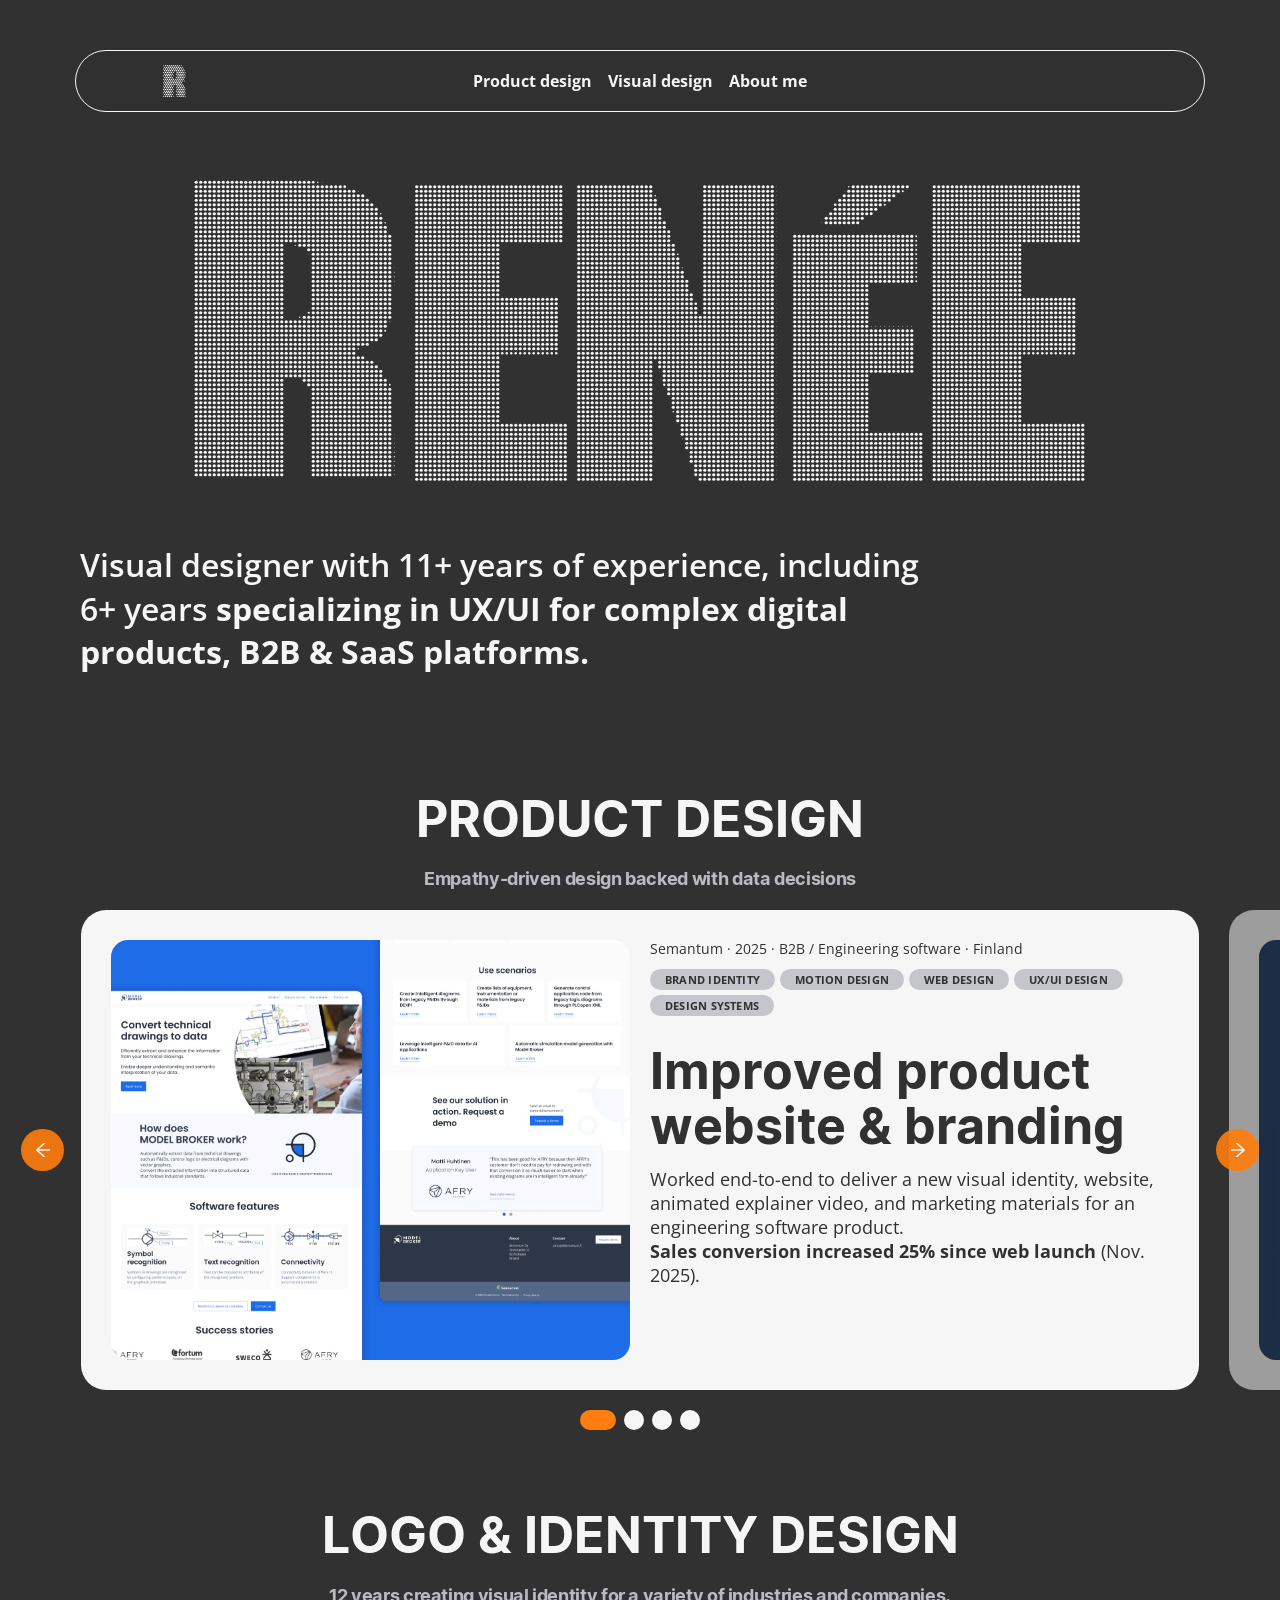
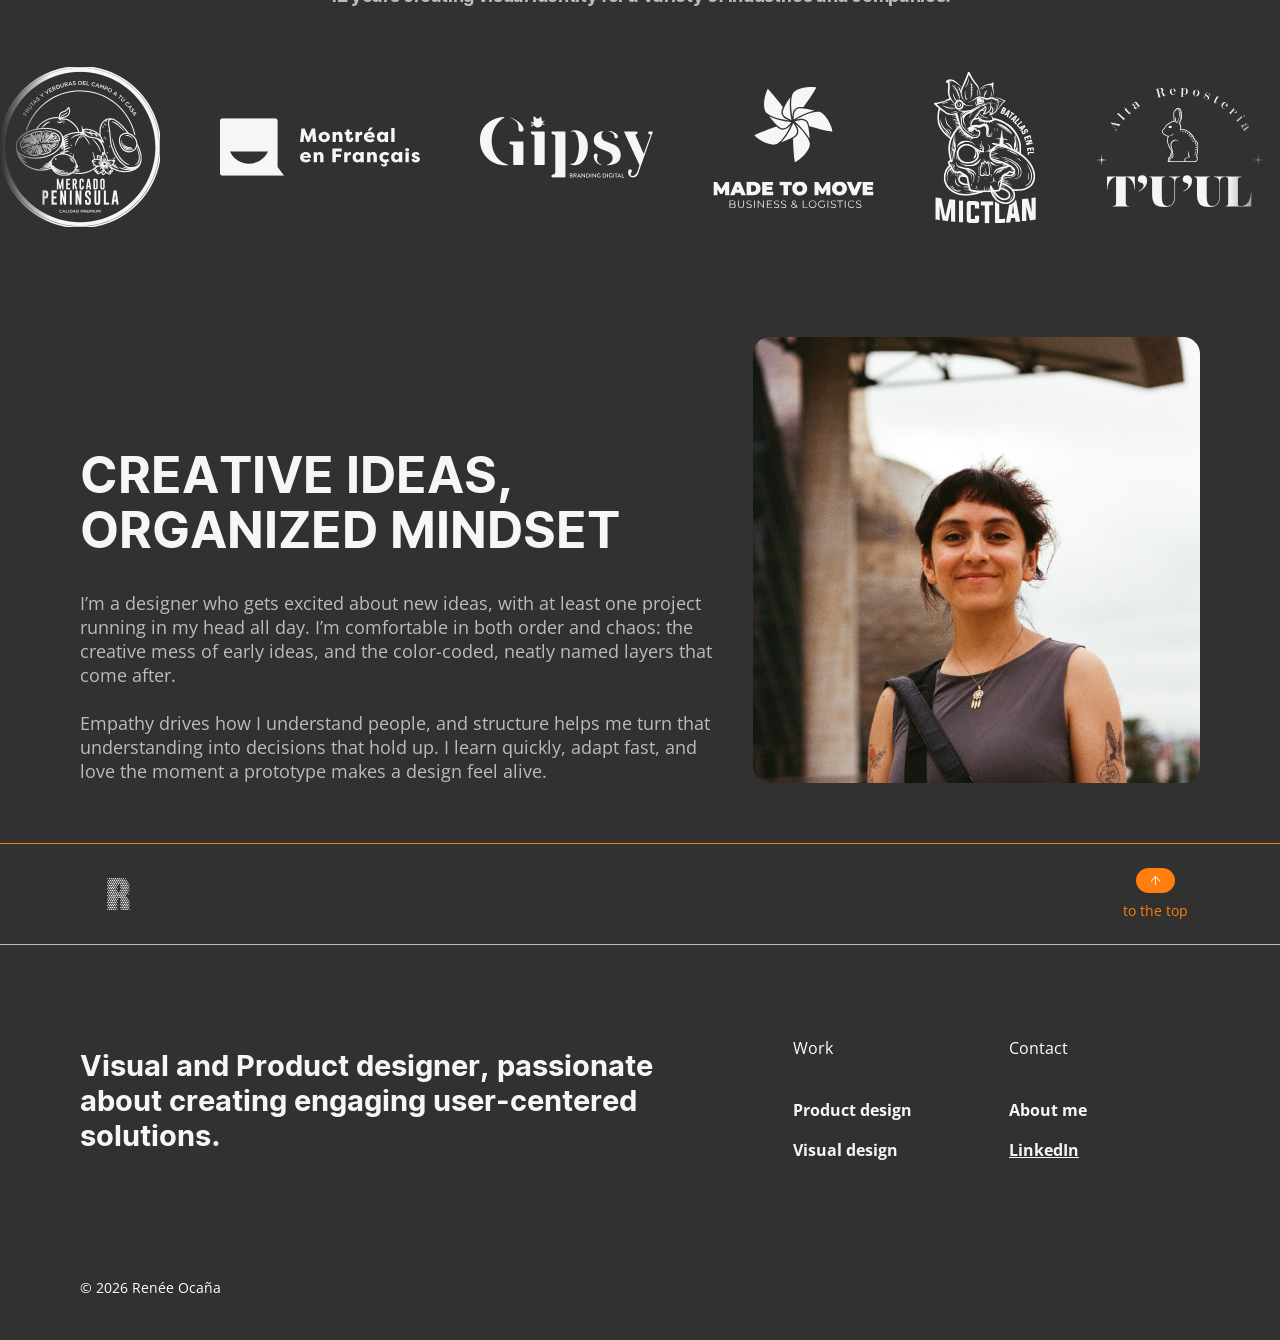
==== index.html @ 62da9dc4 "New web" ====
<!doctype html>
<html lang="en">
<head>
  <meta charset="utf-8">
  <meta name="viewport" content="width=device-width, initial-scale=1">
  <title>Renée Ocaña — Visual &amp; Product Designer</title>
  <meta name="description" content="Renée Ocaña — visual designer with 11+ years of experience, including 6+ years in UX/UI for complex digital products, B2B &amp; SaaS platforms. Based in Espoo, Finland.">
  <meta property="og:title" content="Renée Ocaña — Visual &amp; Product Designer">
  <meta property="og:description" content="Visual designer with 11+ years of experience, including 6+ years in UX/UI for complex digital products, B2B &amp; SaaS platforms.">
  <meta name="theme-color" content="#313131">
  <link rel="icon" href="assets/logos/renee-r.svg" type="image/svg+xml">
  <link rel="preconnect" href="https://fonts.googleapis.com">
  <link rel="preconnect" href="https://fonts.gstatic.com" crossorigin>
  <link href="https://fonts.googleapis.com/css2?family=Konkhmer+Sleokchher&family=Open+Sans:wght@400;600;700&display=swap" rel="stylesheet">
  <link rel="stylesheet" href="assets/css/tokens.css">
  <link rel="stylesheet" href="assets/css/base.css">
  <link rel="stylesheet" href="assets/css/components.css">
  <link rel="stylesheet" href="assets/css/pages.css">
  <script src="assets/js/components.js" defer></script>
</head>
<body>
  <site-nav></site-nav>

  <main id="main">
    <section class="hero container">
      <h1 class="visually-hidden">Renée Ocaña</h1>
      <dot-shader class="hero__wordmark" spacing="4.5">
        <svg aria-hidden="true" focusable="false" xmlns="http://www.w3.org/2000/svg" viewBox="0 0 892 298"><g transform="translate(737 4.8)"><path d="M0 0H148.31V58.68H88.95V110.27H144.51V166.05H88.95V234.52H154.23V293.2H0Z" fill="#f6f6f6"/></g><g transform="translate(599 4)"><path d="M0 48.77H123.59V97.85H74.12V140.35H120.43V187H74.12V244.92H128.52V294H0ZM120.07 0 62.15 41.05H26.41L57.4 0Z" fill="#f6f6f6"/></g><g transform="translate(383 4.8)"><path d="M199.21 0V293.2H121.01L74.6 159.91V293.2H0V0H74.6L124.61 132.02V0Z" fill="#f6f6f6"/></g><g transform="translate(219 4.8)"><path d="M0 0H148.31V58.68H88.95V110.27H144.51V166.05H88.95V234.52H154.23V293.2H0Z" fill="#f6f6f6"/></g><g transform="translate(0.66 0.8)"><path d="M1.34 0H64.24C106.18 0 134.53 1.74 149.31 5.21 164.22 8.68 176.32 17.59 185.61 31.94 195.04 46.13 199.69 60.54 199.69 91.79 199.69 120.33 196.39 139.51 189.77 149.32 183.16 159.14 170.14 165.03 150.73 166.99 168.31 171.67 180.14 177.94 186.19 185.79 192.24 193.64 195.97 200.89 197.37 207.53 198.92 214.02 199.75 240.39 199.75 269.98L199.59 292.2H118.41L117.22 244.84C117.22 225.21 115.69 204.74 112.73 200.06 109.92 195.38 102.39 193.04 90.15 193.04L90.21 293.06 0 292.7ZM90.21 62.74 90.15 135.96C100.14 135.96 107.1 134.52 111.04 131.66 115.12 128.64 117.22 127.37 117.22 111.21V91.05C117.22 79.42 115.25 71.8 111.31 68.18 107.51 64.55 100.48 62.74 90.21 62.74Z" fill="#f6f6f6"/></g></svg>
      </dot-shader>
      <p class="hero__intro lead">Visual designer with 11+ years of experience, including 6+ years <strong>specializing in UX/UI for complex digital products, B2B &amp; SaaS platforms.</strong></p>
    </section>

    <section class="product" aria-labelledby="product-title">
      <div class="section-title reveal">
        <h2 class="h2" id="product-title">Product design</h2>
        <p class="h4 muted">Empathy-driven design backed with data decisions</p>
      </div>

      <case-slider label="Selected product design work">
        <case-card image="assets/img/work-semantum.jpg" alt="Model Broker product website pages designed for Semantum"
                   details="Semantum · 2025 · B2B / Engineering software · Finland"
                   tags="Brand identity, Motion design, Web design, UX/UI design, Design systems">
          <h3 slot="title">Improved product website &amp; branding</h3>
          <p>Worked end-to-end to deliver a new visual identity, website, animated explainer video, and marketing materials for an engineering software product.<br><strong>Sales conversion increased 25% since web launch</strong> (Nov. 2025).</p>
        </case-card>

        <case-card image="assets/img/work-sievo.jpg" alt="Sievo Academy learning platform with the redesigned navigation and header"
                   details="Sievo · 2026 · B2B SaaS / Learning platform · Finland"
                   tags="UX/UI design, Information architecture, User research, Design systems, AI leverage, HTML/CSS/JS">
          <h3 slot="title">Redesigned navigation and content hierarchy</h3>
          <p>Redesigned the navigation, content hierarchy and header for Sievo's learning platform. Working within tight platform constraints to ship a quick win that <strong>dropped user friction.</strong></p>
        </case-card>

        <case-card image="assets/img/work-karma-dashboard.jpg" alt="Campaign reporting dashboard with charts for Twitch influencer campaigns"
                   details="Karma Pulse · 2024 · SaaS · Mexico"
                   tags="Product design, User research, User flows, Data visualization, Illustration">
          <h3 slot="title">Iterated multi-user dashboard</h3>
          <p>Collaborated with different stakeholders to improve a multi-user campaign management platform that automated reporting for Twitch influencer campaigns.<br><strong>Dashboard usage improved delivery reports time by 60%.</strong></p>
        </case-card>

        <case-card image="assets/img/work-water-platform.jpg" alt="Mexico's national water data platform with charts, filters and a map"
                   details="Karma Pulse · 2024 · Government / Data platform &amp; Investigation repository · Mexico"
                   tags="UX/UI design, Information architecture, User research, User flows, Data visualization, Design systems">
          <h3 slot="title">Improved information architecture</h3>
          <p>Redesigned search, filters and geographic data visualization for Mexico's national water platform. <strong>Improved data story telling with correct hierarchy resulted in better visibility and findable content.</strong></p>
        </case-card>
      </case-slider>
    </section>

    <section class="logos" aria-labelledby="logos-title">
      <div class="section-title reveal">
        <h2 class="h2" id="logos-title">Logo &amp; identity design</h2>
        <p class="h4 muted">12 years creating visual identity for a variety of industries and companies.</p>
      </div>

      <logo-marquee>
        <img src="assets/logos/mercado-peninsula.png" alt="Mercado Península" style="--w:160" loading="lazy">
        <img src="assets/logos/montreal-en-francais.svg" alt="Montréal en Français" style="--w:200" loading="lazy">
        <img src="assets/logos/gipsy.svg" alt="Gipsy Branding" style="--w:173" loading="lazy">
        <img src="assets/logos/m-to-m.svg" alt="Made to Move" style="--w:161" loading="lazy">
        <img src="assets/logos/batallas-en-el-mictlan.svg" alt="Batallas en el Mictlán" style="--w:102" loading="lazy">
        <img src="assets/logos/tuul.svg" alt="T'U'UL Alta Repostería" style="--w:168" loading="lazy">
        <img src="assets/logos/dr-pliego.svg" alt="Dr. Pliego" style="--w:215" loading="lazy">
        <img src="assets/logos/corazon-artesanal.svg" alt="Corazón Artesanal" style="--w:114" loading="lazy">
        <img src="assets/logos/fibo.svg" alt="Fibonacci" style="--w:203" loading="lazy">
        <a href="https://www.semantum.fi/products/SULCA/"><img src="assets/logos/sulca.svg" alt="Sulca" style="--w:179" loading="lazy"></a>
        <a href="https://www.model-broker.com/"><img src="assets/logos/model-broker.svg" alt="Model Broker" style="--w:204" loading="lazy"></a>
        <img src="assets/logos/kavka.svg" alt="Kavka" style="--w:89" loading="lazy">
        <img src="assets/logos/la-petite-maid.svg" alt="La Petite Maid" style="--w:170" loading="lazy">
        <img src="assets/logos/se-lecto-cafe.svg" alt="Se-Lecto Café" style="--w:114" loading="lazy">
        <img src="assets/logos/vission.svg" alt="Vission" style="--w:168" loading="lazy">
        <img src="assets/logos/bixdy.svg" alt="Bixdy" style="--w:144" loading="lazy">
        <img src="assets/logos/alkimia.svg" alt="Alkimia Ancestral" style="--w:108" loading="lazy">
        <img src="assets/logos/rey-agave.svg" alt="Rey Agave" style="--w:142" loading="lazy">
        <img src="assets/logos/human-talent.svg" alt="Human Talent" style="--w:137" loading="lazy">
        <img src="assets/logos/asesor-inmo.svg" alt="Asesor Patrimonial" style="--w:118" loading="lazy">
        <img src="assets/logos/estambres-mx.svg" alt="Estambres México" style="--w:134" loading="lazy">
        <img src="assets/logos/don-carnitas.svg" alt="Don Carnitas" style="--w:149" loading="lazy">
        <img src="assets/logos/barbacoa-ceron.png" alt="Barbacoa Cerón" style="--w:159" loading="lazy">
      </logo-marquee>
    </section>

    <section class="about-teaser container" aria-labelledby="about-title">
      <div class="about-teaser__grid">
        <div class="about-teaser__text reveal">
          <h2 class="h2 uppercase" id="about-title">Creative ideas,<br>organized mindset</h2>
          <div class="body muted">
            <p>I’m a designer who gets excited about new ideas, with at least one project running in my head all day. I’m comfortable in both order and chaos: the creative mess of early ideas, and the color-coded, neatly named layers that come after.</p>
            <p>Empathy drives how I understand people, and structure helps me turn that understanding into decisions that hold up. I learn quickly, adapt fast, and love the moment a prototype makes a design feel alive.</p>
          </div>
        </div>
        <img class="about-teaser__img reveal" src="assets/img/renee-portrait.jpg" alt="Renée smiling outdoors, holding a camera" loading="lazy">
      </div>
    </section>
  </main>

  <site-footer></site-footer>
</body>
</html>
---- assets/css/tokens.css ----
/* ==========================================================================
   Design tokens — Renée Ocaña Portfolio 2026
   The single source of truth for colour, type, spacing, radius, shadow and
   motion. Values come from the Figma file's styles (Black, Gray, BG White,
   Accent Orange, Accent Green, H1–H4, Body, Captions, Button pills) and its
   auto-layout gaps. Components only use the *semantic* tokens below the
   primitives, so a theme change happens here and nowhere else.
   See styleguide.html for a visual reference.
   ========================================================================== */

:root {
  /* ---------- Colour primitives (Figma: Black, Gray, BG White, Accent) ---------- */
  --color-black: #313131;
  --color-ink: #1e1e1e;
  --color-gray: #b9bbc1;
  --color-white: #f6f6f6;
  --color-pure-white: #ffffff;
  --color-orange: #ff7e0d;
  --color-orange-dark: #ec6f00;
  --color-green: #709049;

  /* ---------- Colour: semantic ---------- */
  --surface-page: var(--color-black);
  --surface-card: var(--color-white);
  --surface-card-dark: var(--color-black);
  --surface-nav: rgba(49, 49, 49, 0.8);
  --surface-menu: rgba(49, 49, 49, 0.96);
  --surface-pill: rgba(185, 187, 193, 0.8);

  --text-primary: var(--color-white);
  --text-muted: var(--color-gray);
  --text-on-light: var(--color-black);
  --text-accent: var(--color-orange);

  --border-strong: var(--color-white);
  --border-subtle: var(--color-gray);
  --border-accent: var(--color-orange);
  --border-on-light: var(--color-black);

  --action-primary: var(--color-orange);
  --action-primary-hover: var(--color-orange-dark);
  --action-dark: var(--color-black);
  --action-dark-hover: var(--color-ink);
  --focus-ring: var(--color-orange);

  /* ---------- Typography ---------- */
  --font-display: "Konkhmer Sleokchher", "Inter", system-ui, sans-serif;
  --font-body: "Open Sans", system-ui, -apple-system, "Segoe UI", sans-serif;

  --weight-regular: 400;
  --weight-semibold: 600;
  --weight-bold: 700;

  /* display scale: Figma size at 1440px, scaled down fluidly */
  --text-h1: clamp(44px, 5.6vw, 80px);   /* Figma H1 80/88 */
  --text-h2: clamp(30px, 3.9vw, 56px);   /* Figma H2 56/62 */
  --text-h3: clamp(22px, 2.3vw, 32px);   /* Figma H3 32/38 */
  --text-h4: clamp(16px, 1.4vw, 20px);   /* Figma H4 20/24 */
  --leading-h1: 1.1;
  --leading-h2: 1.107;
  --leading-h3: 1.1875;
  --leading-h4: 1.2;
  --tracking-h4: -0.02em;

  --text-lead: clamp(22px, 2.5vw, 36px); /* home intro, Open Sans 36 */
  --text-body: 18px;                     /* Figma Body 18/24 */
  --leading-body: 24px;
  --text-small: 16px;                    /* Figma Body small / buttons / nav */
  --text-caption: 14px;                  /* Figma Captions body */
  --leading-caption: 1.35;
  --text-pill: 11px;                     /* Figma Button pills */
  --text-mobile-title: 20px;             /* fixed 20px titles on mobile (Figma mobile H4) */
  --tracking-pill: 0.02em;

  /* ---------- Spacing (Figma auto-layout gaps) ---------- */
  --space-1: 5px;
  --space-2: 8px;
  --space-3: 10px;
  --space-4: 15px;
  --space-5: 20px;
  --space-6: 30px;
  --space-7: 40px;
  --space-8: 60px;
  --space-9: 80px;
  --space-10: 100px;

  /* ---------- Layout ---------- */
  --content-max: 1280px;
  --page-pad: var(--space-9);
  --nav-top: 50px;
  --nav-height: 62px;
  --nav-max: 1290px;

  /* ---------- Radius ---------- */
  --radius-pill: 50px;
  --radius-card: 25px;
  --radius-media: 17px;
  --radius-panel: 80px;
  --radius-round: 100px;

  /* ---------- Elevation ---------- */
  --shadow-card: 0 4px 24px rgba(0, 0, 0, 0.25);
  --shadow-media: 0 4px 12px rgba(0, 0, 0, 0.25);
  --shadow-photo: 0 6px 24px rgba(0, 0, 0, 0.35);

  /* ---------- Motion ---------- */
  --ease-out: cubic-bezier(0.22, 1, 0.36, 1);
  --duration-fast: 0.2s;
  --duration-base: 0.35s;
  --duration-slow: 0.6s;
}

/* Breakpoints (CSS variables can't be used in media queries — keep in sync):
   tablet  ≤ 1100px
   mobile  ≤ 760px */

@media (max-width: 1100px) {
  :root { --page-pad: var(--space-7); }
}

@media (max-width: 760px) {
  :root {
    --page-pad: 16px;
    --nav-top: var(--space-5);
    --nav-height: 52px;
    --radius-panel: 40px;
  }
}
---- assets/css/base.css ----
/* ==========================================================================
   Base — reset, typography utilities and layout helpers.
   Uses tokens from tokens.css only.
   ========================================================================== */

*,
*::before,
*::after { box-sizing: border-box; }

html { scroll-behavior: smooth; }

body {
  margin: 0;
  background: var(--surface-page);
  color: var(--text-primary);
  font-family: var(--font-body);
  font-size: var(--text-body);
  line-height: var(--leading-body);
  -webkit-font-smoothing: antialiased;
  overflow-x: hidden;
}

img { display: block; max-width: 100%; }
a { color: inherit; }
p { margin: 0; }
h1, h2, h3, h4 { margin: 0; font-weight: var(--weight-regular); }

:focus-visible { outline: 2px solid var(--focus-ring); outline-offset: 3px; }

/* Custom elements are blocks; hide them until components.js has rendered
   them so there is no flash of unstyled content. */
site-nav, site-footer, case-card, case-slider, project-card,
pill-list, logo-marquee, life-stack, dot-shader { display: block; }
:not(:defined):is(site-nav, site-footer, case-card, case-slider, project-card, logo-marquee, life-stack) { visibility: hidden; }

/* ---------- Type utilities ---------- */

.h1 { font-family: var(--font-display); font-size: var(--text-h1); line-height: var(--leading-h1); }
.h2 { font-family: var(--font-display); font-size: var(--text-h2); line-height: var(--leading-h2); }
.h3 { font-family: var(--font-display); font-size: var(--text-h3); line-height: var(--leading-h3); }
.h4 { font-family: var(--font-display); font-size: var(--text-h4); line-height: var(--leading-h4); letter-spacing: var(--tracking-h4); }
.lead { font-size: var(--text-lead); line-height: 1.36; font-weight: var(--weight-semibold); }
.lead strong { font-weight: var(--weight-bold); }
.body { font-size: var(--text-body); line-height: var(--leading-body); }
.body p + p { margin-top: var(--leading-body); }
.caption { font-size: var(--text-caption); line-height: var(--leading-caption); }
.uppercase { text-transform: uppercase; }
.muted { color: var(--text-muted); }
.accent { color: var(--text-accent); }

/* ---------- Layout ---------- */

.container {
  width: 100%;
  max-width: calc(var(--content-max) + var(--page-pad) * 2);
  margin: 0 auto;
  padding-inline: var(--page-pad);
}

.section-title { display: grid; justify-items: center; gap: var(--space-5); text-align: center; padding-inline: var(--page-pad); }
.section-title .h2 { text-transform: uppercase; }

.visually-hidden {
  position: absolute !important;
  width: 1px; height: 1px;
  margin: -1px; padding: 0;
  overflow: hidden;
  clip: rect(0 0 0 0);
  white-space: nowrap;
  border: 0;
}

.skip-link {
  position: absolute;
  left: 16px;
  top: -60px;
  z-index: 100;
  padding: var(--space-2) 16px;
  border-radius: var(--radius-pill);
  background: var(--action-primary);
  color: var(--text-on-light);
  font-weight: var(--weight-bold);
  text-decoration: none;
}
.skip-link:focus { top: 16px; }

/* ---------- Reveal on scroll (add class="reveal") ---------- */

.reveal { opacity: 0; transform: translateY(24px); transition: opacity 0.7s var(--ease-out), transform 0.7s var(--ease-out); }
.reveal.is-visible { opacity: 1; transform: none; }

@media (max-width: 760px) {
  body { font-size: var(--text-small); line-height: 1.4; }
}

@media (prefers-reduced-motion: reduce) {
  html { scroll-behavior: auto; }
  *, *::before, *::after { transition-duration: 0.01ms !important; animation-duration: 0.01ms !important; }
  .reveal { opacity: 1; transform: none; }
}
---- assets/css/components.css ----
/* ==========================================================================
   Components — one block per component, in the same order as styleguide.html.
   Markup for the custom elements is rendered by assets/js/components.js.
   ========================================================================== */

/* ---------- Logo (R mark) ---------- */

.logo-r {
  flex: none;
  display: block;
  width: 36px;
  height: 36px;
  background: var(--text-primary);
  -webkit-mask: url("../logos/renee-r.svg") center / contain no-repeat;
  mask: url("../logos/renee-r.svg") center / contain no-repeat;
  transition: background-color var(--duration-fast) ease;
}
.logo-r:hover { background: var(--text-accent); }

/* ---------- Button ----------
   .btn + one of: .btn--dark | .btn--orange | .btn--outline
   Optional arrow: <img class="btn__icon" src="assets/icons/arrow-right.svg" alt=""> */

.btn {
  display: inline-flex;
  align-items: center;
  gap: 7.5px;
  padding: 7px var(--space-5);
  border: 1px solid transparent;
  border-radius: var(--radius-pill);
  font-family: var(--font-body);
  font-size: var(--text-small);
  line-height: 1;
  text-decoration: none;
  cursor: pointer;
  transition: background-color var(--duration-fast) ease, color var(--duration-fast) ease, border-color var(--duration-fast) ease;
}
.btn__icon { width: 11px; height: 11px; transition: transform var(--duration-fast) ease; }
.btn:hover .btn__icon { transform: translateX(3px); }
.btn--dark { background: var(--action-dark); color: var(--text-primary); }
.btn--dark:hover { background: var(--action-dark-hover); }
.btn--orange { background: var(--action-primary); color: var(--text-primary); }
.btn--orange:hover { background: var(--action-primary-hover); }
.btn--outline { background: var(--surface-card); color: var(--text-on-light); border-color: var(--border-on-light); }
.btn--small { padding: 5px var(--space-4); font-size: var(--text-caption); }

/* ---------- Round button (slider arrows) ---------- */

.round-btn {
  display: grid;
  place-items: center;
  width: 43px;
  height: 42px;
  padding: 0;
  border: 0;
  border-radius: var(--radius-round);
  background: rgba(255, 126, 13, 0.9);
  cursor: pointer;
  transition: background-color var(--duration-fast) ease, transform var(--duration-fast) ease;
}
.round-btn img { width: 14px; height: 14px; }
.round-btn:hover { background: var(--action-primary); transform: scale(1.06); }
.round-btn--prev img { transform: rotate(180deg); }

/* ---------- Pill & <pill-list> ---------- */

.pills { display: flex; flex-wrap: wrap; gap: var(--space-1); list-style: none; margin: 0; padding: 0; }
.pill {
  display: inline-flex;
  align-items: center;
  padding: var(--space-1) var(--space-4);
  border-radius: var(--radius-pill);
  background: var(--surface-pill);
  color: var(--text-on-light);
  font-size: var(--text-pill);
  font-weight: var(--weight-bold);
  line-height: 1;
  letter-spacing: var(--tracking-pill);
  text-transform: uppercase;
  white-space: nowrap;
}
/* variant="outline" — tech stack chips */
pill-list[variant="outline"] .pills { justify-content: center; gap: var(--space-3); }
pill-list[variant="outline"] .pill {
  padding: 6px 19px;
  border: 1px solid var(--border-on-light);
  background: var(--surface-card);
  font-size: var(--text-small);
  font-weight: var(--weight-regular);
  letter-spacing: 0;
  text-transform: none;
}

/* ---------- <site-nav> ---------- */

.top-fade {
  position: fixed;
  inset: 0 0 auto 0;
  height: 112px;
  z-index: 40;
  pointer-events: none;
  background: linear-gradient(180deg, var(--surface-page) 0%, rgba(49, 49, 49, 0.85) 45%, rgba(49, 49, 49, 0) 100%);
}

.nav {
  position: fixed;
  top: var(--nav-top);
  left: 50%;
  z-index: 50;
  transform: translateX(-50%);
  width: calc(100% - 150px);
  max-width: var(--nav-max);
  height: var(--nav-height);
  display: flex;
  align-items: center;
  gap: var(--space-6);
  padding: 12px var(--space-9);
  border: 1px solid var(--border-strong);
  border-radius: var(--radius-pill);
  background: var(--surface-nav);
  backdrop-filter: blur(5px);
  -webkit-backdrop-filter: blur(5px);
}

.nav__menu {
  flex: 1;
  display: flex;
  justify-content: center;
  margin-right: 66px; /* keeps the menu centred against the logo */
}

.nav-link {
  display: inline-block;
  padding: var(--space-2);
  font-size: var(--text-small);
  font-weight: var(--weight-bold);
  line-height: 1;
  color: var(--text-primary);
  text-decoration: none;
  white-space: nowrap;
  transition: color var(--duration-fast) ease;
}
.nav-link:hover,
.nav-link[aria-current="page"] { color: var(--text-accent); }

.nav__toggle {
  display: none;
  position: relative;
  margin-left: auto;
  width: 40px;
  height: 40px;
  padding: 0;
  border: 0;
  background: none;
  cursor: pointer;
}
.nav__toggle span {
  position: absolute;
  left: var(--space-2);
  right: var(--space-2);
  height: 4px;
  border-radius: 4px;
  background: var(--text-primary);
  transition: transform 0.3s var(--ease-out), top 0.3s var(--ease-out);
}
.nav__toggle span:first-child { top: 13px; }
.nav__toggle span:last-child { top: 23px; }
.nav.is-open .nav__toggle span:first-child { top: 18px; transform: rotate(45deg); }
.nav.is-open .nav__toggle span:last-child { top: 18px; transform: rotate(-45deg); }

/* ---------- <site-footer> ---------- */

.footer { border-top: 1px solid var(--border-accent); background: var(--surface-page); }
.footer__bar {
  display: flex;
  align-items: center;
  justify-content: space-between;
  padding: var(--space-3) var(--page-pad);
  border-bottom: 1px solid var(--border-subtle);
}
.footer__bar .logo-r { margin: var(--space-4) var(--space-5); }

.to-top {
  display: grid;
  justify-items: center;
  gap: var(--space-2);
  width: 89px;
  padding: 14px 0;
  border: 0;
  background: none;
  color: var(--text-accent);
  font-family: var(--font-body);
  font-size: var(--text-caption);
  cursor: pointer;
}
.to-top__icon {
  display: grid;
  place-items: center;
  width: 39px;
  height: 25px;
  border-radius: 40px;
  background: var(--action-primary);
  transition: transform var(--duration-fast) ease;
}
.to-top__icon img { width: 9px; height: 9px; transform: rotate(-90deg); }
.to-top:hover .to-top__icon { transform: translateY(-3px); }

.footer__main {
  display: grid;
  grid-template-columns: minmax(0, 630px) 1fr;
  gap: var(--space-7);
  max-width: calc(var(--content-max) + var(--page-pad) * 2);
  margin: 0 auto;
  padding: 92px var(--page-pad) 0;
}
.footer__tagline { font-family: var(--font-display); font-size: var(--text-h3); line-height: var(--leading-h3); padding-right: var(--space-5); margin-top: 13px; }
.footer__cols { display: flex; justify-content: flex-end; gap: var(--space-5); }
.footer__col { width: 196px; display: grid; gap: var(--space-6); align-content: start; }
.footer__col h2 { padding: 0 var(--space-1) var(--space-1); font-family: var(--font-body); font-size: var(--text-small); line-height: 22px; color: var(--color-pure-white); }
.footer__col ul { list-style: none; margin: 0; padding: 0; display: grid; gap: var(--space-2); }
.footer__col a {
  display: inline-block;
  padding: var(--space-2) var(--space-1);
  font-size: var(--text-small);
  font-weight: var(--weight-bold);
  line-height: 1;
  color: var(--text-primary);
  text-decoration: none;
  transition: color var(--duration-fast) ease;
}
.footer__col a[target="_blank"] { text-decoration: underline; }
.footer__col a:hover { color: var(--text-accent); }
.footer__copy { max-width: calc(var(--content-max) + var(--page-pad) * 2); margin: 0 auto; padding: 110px var(--page-pad) var(--space-7); font-size: var(--text-caption); color: var(--color-pure-white); }

/* ---------- <case-card> ----------
   layout="reverse" puts the image on the right, layout="secondary" is the
   compact dark card. */

.case {
  display: flex;
  gap: var(--space-5);
  height: 100%;
  min-height: 480px;
  padding: var(--space-6);
  border-radius: var(--radius-card);
  background: var(--surface-card);
  color: var(--text-on-light);
  transition: box-shadow var(--duration-base) var(--ease-out);
}
.case:hover { box-shadow: var(--shadow-card); }

.case__media {
  flex: 0 0 calc(50% - var(--space-5) / 2);
  max-height: 420px;
  border-radius: var(--radius-media);
  overflow: hidden;
  transition: box-shadow var(--duration-base) var(--ease-out);
}
.case__media img { width: 100%; height: 100%; object-fit: cover; transition: transform var(--duration-slow) var(--ease-out); }
.case:hover .case__media { box-shadow: var(--shadow-media); }
.case:hover .case__media img { transform: scale(1.04); }

.case__body { flex: 1; display: flex; flex-direction: column; gap: var(--space-3); min-width: 0; }
.case__details { font-size: var(--text-caption); line-height: var(--leading-caption); }
.case__title { font-family: var(--font-display); font-size: var(--text-h2); line-height: var(--leading-h2); margin-top: var(--space-5); }
.case__text { font-size: var(--text-body); line-height: var(--leading-body); }
.case__text strong { font-weight: var(--weight-bold); }

case-card[layout="reverse"] .case { flex-direction: row-reverse; }

case-card[layout="secondary"] .case { min-height: 0; background: var(--surface-card-dark); color: var(--text-primary); }
case-card[layout="secondary"] .case__media { flex-basis: 372px; max-height: 226px; }
case-card[layout="secondary"] .case__title { font-size: var(--text-h3); line-height: var(--leading-h3); margin-top: var(--space-3); }
case-card[layout="secondary"] .case__text { font-size: var(--text-small); line-height: var(--leading-caption); }
case-card[layout="secondary"] .case:hover { box-shadow: 0 0 0 1px var(--border-accent), var(--shadow-card); }

/* ---------- <case-slider> ---------- */

case-slider { display: block; --slider-edge: max(81px, calc((100vw - 1278px) / 2)); }
.slider__stage { position: relative; }
.slider__viewport {
  overflow-x: auto;
  overflow-y: hidden;
  scrollbar-width: none;
  scroll-snap-type: x mandatory;
  scroll-padding-inline: var(--slider-edge);
  overscroll-behavior-x: contain;
  cursor: grab;
}
.slider__viewport::-webkit-scrollbar { display: none; }
.slider__viewport.is-dragging { cursor: grabbing; user-select: none; scroll-snap-type: none; }
.slider__track {
  display: flex;
  width: max-content;
  gap: var(--space-6);
  padding-inline: var(--slider-edge);
}
.slider__track > case-card { flex: 0 0 min(1278px, calc(100vw - 162px)); scroll-snap-align: center; transition: opacity 0.4s ease; }
.slider__track > case-card:not(.is-active) { opacity: 0.55; cursor: pointer; }

.slider__arrows {
  position: absolute;
  z-index: 2;
  top: 50%;
  right: max(8px, calc(var(--slider-edge) - 60px));
  left: max(8px, calc(var(--slider-edge) - 60px));
  display: flex;
  justify-content: space-between;
  transform: translateY(-50%);
  pointer-events: none;
}
.slider__arrows .round-btn { pointer-events: auto; }

.slider__dots { display: flex; justify-content: center; gap: var(--space-2); margin-top: var(--space-5); }
.slider__dot {
  width: 20px;
  height: 20px;
  padding: 0;
  border: 0;
  border-radius: 20px;
  background: var(--text-primary);
  cursor: pointer;
  transition: width 0.3s var(--ease-out), background-color 0.3s ease;
}
.slider__dot[aria-current="true"] { width: 36px; background: var(--action-primary); }

/* ---------- <project-card> ---------- */

.project {
  display: flex;
  flex-direction: column;
  gap: var(--space-5);
  height: 528px;
  padding: var(--space-5);
  border-radius: var(--radius-card);
  background: var(--surface-card);
  color: var(--text-on-light);
  overflow: hidden;
}
.project__top { display: grid; gap: var(--space-5); }
.project__top .pills { padding-bottom: var(--space-3); border-bottom: 0.5px solid var(--border-accent); }
.project__name { font-family: var(--font-display); font-size: var(--text-h2); line-height: var(--leading-h2); }
.project__desc {
  max-height: 0;
  margin-top: calc(var(--space-5) * -1);
  opacity: 0;
  overflow: hidden;
  font-size: var(--text-body);
  line-height: var(--leading-body);
  transition: max-height 0.45s var(--ease-out), opacity 0.3s ease, margin-top 0.45s var(--ease-out);
}
.project__media { flex: 1; min-height: 0; border-radius: var(--radius-media); overflow: hidden; transition: box-shadow var(--duration-base) var(--ease-out); }
.project__media picture,
.project__media img { display: block; width: 100%; height: 100%; }
.project__media img { object-fit: cover; }
.project:hover .project__desc,
.project:focus-within .project__desc { max-height: 72px; margin-top: 0; opacity: 1; }
.project:hover .project__media,
.project:focus-within .project__media { box-shadow: var(--shadow-media); }

/* ---------- <logo-marquee> ----------
   Each logo: <img src="…" alt="…" style="--w:160">, --w = width in px. */

logo-marquee {
  overflow: hidden;
  padding: var(--space-6) 0;
  -webkit-mask: linear-gradient(90deg, transparent, #000 4%, #000 96%, transparent);
  mask: linear-gradient(90deg, transparent, #000 4%, #000 96%, transparent);
}
.marquee__track {
  display: flex;
  align-items: center;
  gap: var(--space-8);
  width: max-content;
  animation: marquee var(--marquee-duration, 70s) linear infinite;
}
logo-marquee:hover .marquee__track { animation-play-state: paused; }
.marquee__item { flex: none; display: block; transition: transform var(--duration-fast) ease; }
.marquee__item img { width: calc(var(--w, 150) * 1px); height: auto; }
a.marquee__item:hover { transform: scale(1.05); }

@keyframes marquee { to { transform: translateX(-50%); } }

/* ---------- <dot-shader> ---------- */

dot-shader { position: relative; }
dot-shader > svg,
dot-shader > .dot-shader__shape { width: 100%; height: 100%; }
dot-shader[shape="pill"] > .dot-shader__shape { border-radius: 999px; background: var(--dot-color, var(--action-primary)); }
dot-shader canvas {
  position: absolute;
  inset: -60px; /* room for dots pushed outside the shape */
  width: calc(100% + 120px);
  height: calc(100% + 120px);
  pointer-events: none;
}
dot-shader.is-ready > svg,
dot-shader.is-ready > .dot-shader__shape { visibility: hidden; }

/* ---------- <life-stack> ---------- */

.life__grid { display: grid; grid-template-columns: minmax(0, 715fr) minmax(0, 545fr); gap: var(--space-5); align-items: center; }
.life__list { list-style: none; margin: 0; padding: 0; display: grid; gap: var(--space-7); }
.life__item {
  display: block;
  width: 100%;
  padding: 0;
  border: 0;
  background: none;
  text-align: left;
  font-family: var(--font-display);
  font-size: var(--text-h3);
  line-height: var(--leading-h3);
  color: var(--text-muted);
  opacity: 0.45;
  cursor: pointer;
  transition: opacity 0.3s ease, color 0.3s ease;
}
.life__item:hover { opacity: 0.75; }
.life__item[aria-pressed="true"] { color: var(--text-primary); opacity: 1; }

.life__photos { position: relative; aspect-ratio: 529 / 433; }
.life__photo {
  position: absolute;
  width: 94%;
  aspect-ratio: 498 / 388;
  object-fit: cover;
  border-radius: 16.5px;
  box-shadow: var(--shadow-photo);
  transition: transform var(--duration-slow) var(--ease-out);
}

/* ---------- KPI list (.kpis) ---------- */

.kpis {
  display: grid;
  grid-template-columns: repeat(4, 1fr);
  gap: var(--space-5);
  margin: 0;
  padding: 50px 0;
  border-top: 1px solid var(--border-accent);
  border-bottom: 1px solid var(--border-accent);
  text-align: center;
}
.kpis div { display: grid; gap: var(--space-4); }
.kpis dt { order: 2; font-size: var(--text-body); line-height: var(--leading-body); }
.kpis dd { order: 1; margin: 0; font-family: var(--font-display); font-size: var(--text-h2); line-height: var(--leading-h2); }

/* ==========================================================================
   Tablet
   ========================================================================== */

@media (max-width: 1100px) {
  .nav { width: calc(100% - 80px); padding: 12px var(--space-7); }

  case-slider { --slider-edge: 40px; }
  .case { min-height: 0; }
  .slider__track > case-card { flex-basis: calc(100vw - 80px); }

  .life__grid { grid-template-columns: 1fr; gap: var(--space-7); }
  .life__photos { order: -1; width: 100%; max-width: 560px; margin: 0 auto; }

  .footer__main { grid-template-columns: 1fr; gap: var(--space-8); }
  .footer__cols { justify-content: flex-start; }
}

/* ==========================================================================
   Mobile
   ========================================================================== */

@media (max-width: 760px) {
  .top-fade { height: 90px; }
  .nav { width: calc(100% - 32px); padding: var(--space-2) 12px var(--space-2) var(--space-5); }
  .nav__toggle { display: block; }
  .nav__menu {
    position: absolute;
    top: calc(100% + var(--space-3));
    left: 0;
    right: 0;
    margin: 0;
    flex-direction: column;
    align-items: stretch;
    padding: 12px;
    border: 1px solid var(--border-strong);
    border-radius: var(--radius-card);
    background: var(--surface-menu);
    opacity: 0;
    transform: translateY(-8px);
    pointer-events: none;
    visibility: hidden;
    transition: opacity 0.25s ease, transform 0.25s var(--ease-out), visibility 0s linear 0.25s;
  }
  .nav.is-open .nav__menu {
    opacity: 1;
    transform: none;
    pointer-events: auto;
    visibility: visible;
    transition: opacity 0.25s ease, transform 0.25s var(--ease-out);
  }
  .nav-link { padding: 16px 12px; font-size: 16px; }

  .visual-grid > project-card.mobile-hidden { display: none; }

  .case,
  case-card[layout="reverse"] .case { flex-direction: column; gap: var(--space-4); padding: var(--space-4); }
  .case__media,
  case-card[layout="secondary"] .case__media { flex-basis: auto; order: 2; aspect-ratio: 599 / 420; max-height: none; }
  .case__body { display: contents; }
  .case__details { order: 0; }
  .case__body pill-list { order: 1; }
  .case__title { order: 3; margin-top: 0; font-size: 24px; }
  .case__text { order: 4; font-size: var(--text-caption); line-height: var(--leading-caption); }

  case-slider { --slider-edge: 36px; }
  .slider__track { gap: 12px; }
  .slider__track > case-card { flex-basis: calc(100vw - 72px); }

  .project { height: auto; gap: var(--space-4); }
  .project__media { flex: none; aspect-ratio: 1 / 1.1; }
  .project__name { font-size: 24px; }
  /* touch screens have no hover: always show the description */
  .project__desc { max-height: none; margin-top: 0; opacity: 1; font-size: var(--text-caption); line-height: var(--leading-caption); }

  .marquee__track { gap: 32px; --marquee-duration: 50s; }
  .marquee__item img { width: calc(var(--w, 150) * 0.6px); }

  .life__list { gap: var(--space-5); }
  .life__item { font-size: var(--text-mobile-title); }

  .kpis { grid-template-columns: 1fr 1fr; row-gap: var(--space-6); padding: var(--space-6) 0; }

  .footer__bar { padding: var(--space-2) 16px; }
  .footer__main { padding-top: 50px; gap: var(--space-7); }
  .footer__tagline { font-size: 22px; }
  .footer__cols { gap: 0; }
  .footer__col { width: 50%; }
  .footer__copy { padding-top: var(--space-8); }
}

@media (prefers-reduced-motion: reduce) {
  logo-marquee { overflow-x: auto; scrollbar-width: none; -webkit-mask: none; mask: none; }
  logo-marquee::-webkit-scrollbar { display: none; }
  .marquee__track { animation: none; flex-wrap: nowrap; justify-content: flex-start; width: max-content; }
  .marquee__item[aria-hidden="true"] { display: none; }
}
---- assets/css/pages.css ----
/* ==========================================================================
   Page layouts — how components are arranged on each page.
   ========================================================================== */

/* ---------- Home ---------- */

.hero { padding-block: 180px var(--space-8); }
.hero__wordmark { width: min(892px, 100%); aspect-ratio: 892 / 298; margin: 0 auto var(--space-8); }
.hero__intro { max-width: 847px; }

.product { padding-block: var(--space-8) var(--space-5); }
.product .section-title { margin-bottom: var(--space-5); }

.logos { padding-block: var(--space-8) var(--space-5); }
.logos logo-marquee { margin-top: var(--space-6); }

.about-teaser { padding-block: var(--space-8); }
.about-teaser__grid { display: grid; grid-template-columns: minmax(0, 737fr) minmax(0, 513fr); gap: var(--space-6); align-items: end; }
.about-teaser__text { display: grid; gap: var(--space-6); }
.about-teaser__img { width: 100%; aspect-ratio: 513 / 511; object-fit: cover; border-radius: var(--radius-media); }

/* ---------- Page header (product / visual) ---------- */

.page-head { padding-block: 200px var(--space-8); }
.page-head__inner { max-width: 640px; display: grid; gap: 24px; }
.page-head__lead { font-size: var(--text-h3); line-height: 1.15; font-weight: var(--weight-semibold); }

/* ---------- Product design ---------- */

.work-list { display: grid; gap: var(--space-6); padding-block: var(--space-6) var(--space-8); }

/* ---------- Visual design ---------- */

.visual-grid { display: grid; grid-template-columns: repeat(2, minmax(0, 1fr)); gap: 18px var(--space-5); padding-block: var(--space-3) var(--space-8); }

/* ---------- About ---------- */

.about-hero {
  position: relative;
  min-height: 720px;
  display: flex;
  align-items: flex-end;
  padding: 180px 0 var(--space-10);
  overflow: hidden;
  isolation: isolate;
}
.about-hero__bg { position: absolute; inset: 0; z-index: -1; width: 100%; height: 100%; object-fit: cover; opacity: 0.2; }
.about-hero__inner { position: relative; width: 100%; display: flex; align-items: center; gap: var(--space-8); }
.about-hero__pill { flex: none; width: 630px; height: 166px; margin-left: -284px; }
.about-hero__title { max-width: 954px; padding-right: var(--page-pad); }

.profile {
  position: relative;
  display: grid;
  gap: var(--space-6);
  margin-top: calc(var(--space-8) * -1);
  padding: var(--space-9) var(--space-8);
  border-radius: var(--radius-panel) var(--radius-panel) 0 0;
  background: var(--surface-card);
  color: var(--text-on-light);
}
.profile__head { display: grid; gap: var(--space-8); justify-items: center; max-width: 895px; margin: 0 auto; text-align: center; }
.profile__cols { display: grid; grid-template-columns: 1fr 1fr; gap: var(--space-10); text-align: left; }
.profile__cols > p + p { margin-top: 0; }

.stack { display: grid; gap: var(--space-6); justify-items: center; padding-block: var(--space-6); text-align: center; }
.stack pill-list { max-width: 844px; }

.contact { display: grid; gap: var(--space-6); justify-items: center; padding-top: var(--space-5); text-align: center; }
.contact__cta { display: flex; flex-wrap: wrap; justify-content: center; gap: var(--space-5); }

.life { padding-block: 90px var(--space-8); }
.life > .h2 { margin-bottom: var(--space-8); text-align: center; }

/* ---------- Tablet ---------- */

@media (max-width: 1100px) {
  .about-hero__pill { margin-left: -420px; }
  .profile { padding: var(--space-8) var(--space-7); }
  .profile__cols { gap: var(--space-7); }
}

/* ---------- Mobile ---------- */

@media (max-width: 760px) {
  .hero { padding-block: var(--space-10) var(--space-6); }
  .hero__wordmark { margin-bottom: 24px; }
  .hero__intro { font-size: var(--text-mobile-title); line-height: 1.35; }

  .about-teaser__grid { grid-template-columns: 1fr; }
  .about-teaser__text .body { font-size: var(--text-small); }

  .page-head { padding-block: 110px var(--space-6); }
  .page-head__lead { font-size: var(--text-mobile-title); }

  .visual-grid { grid-template-columns: 1fr; gap: 16px; }

  .about-hero { min-height: 560px; padding: 120px 0 90px; }
  .about-hero__inner { flex-direction: column; align-items: flex-start; gap: 24px; }
  .about-hero__pill { width: 260px; height: 70px; margin-left: -110px; }
  .about-hero__title { padding: 0 16px; }
  .profile { margin-top: -50px; padding: 50px 16px; }
  .profile__head { gap: var(--space-6); }
  .profile__cols { grid-template-columns: 1fr; gap: var(--space-5); }
  .life { padding-top: var(--space-8); }
  .life > .h2 { margin-bottom: var(--space-6); }
}
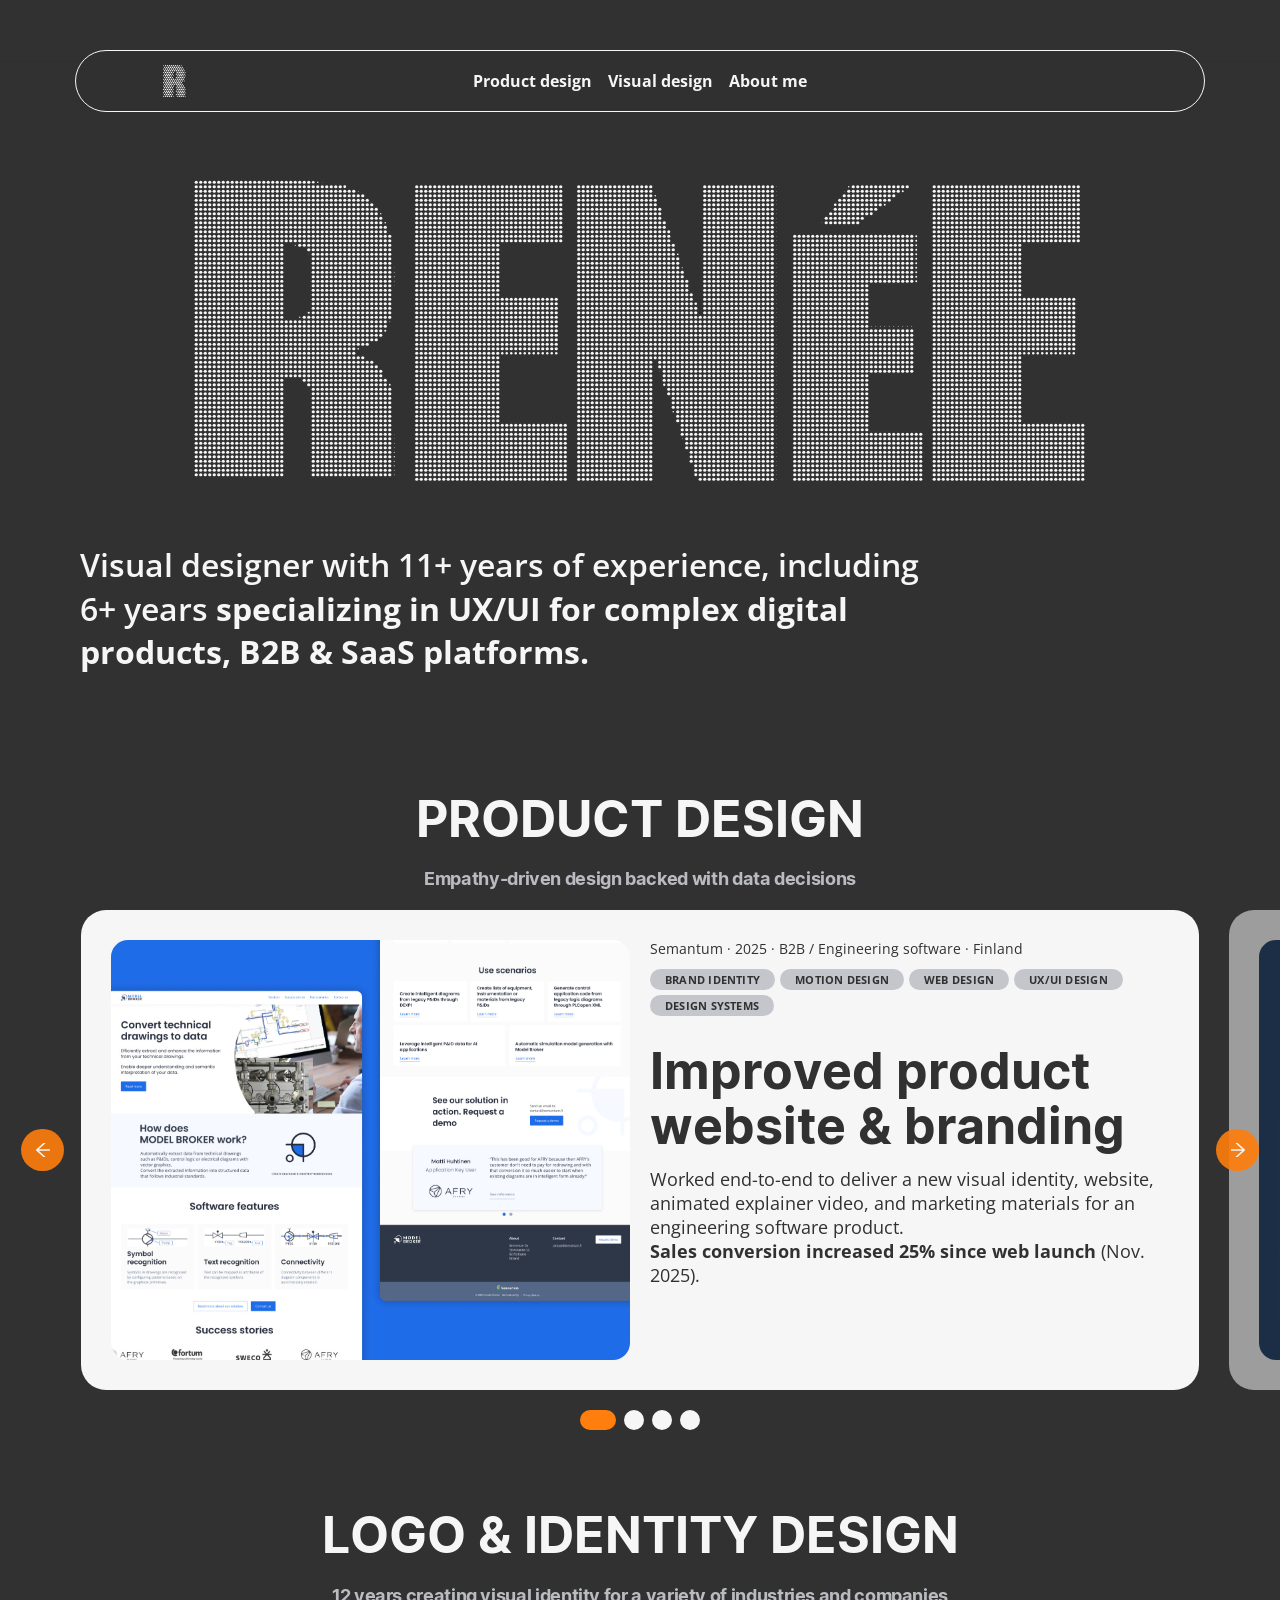
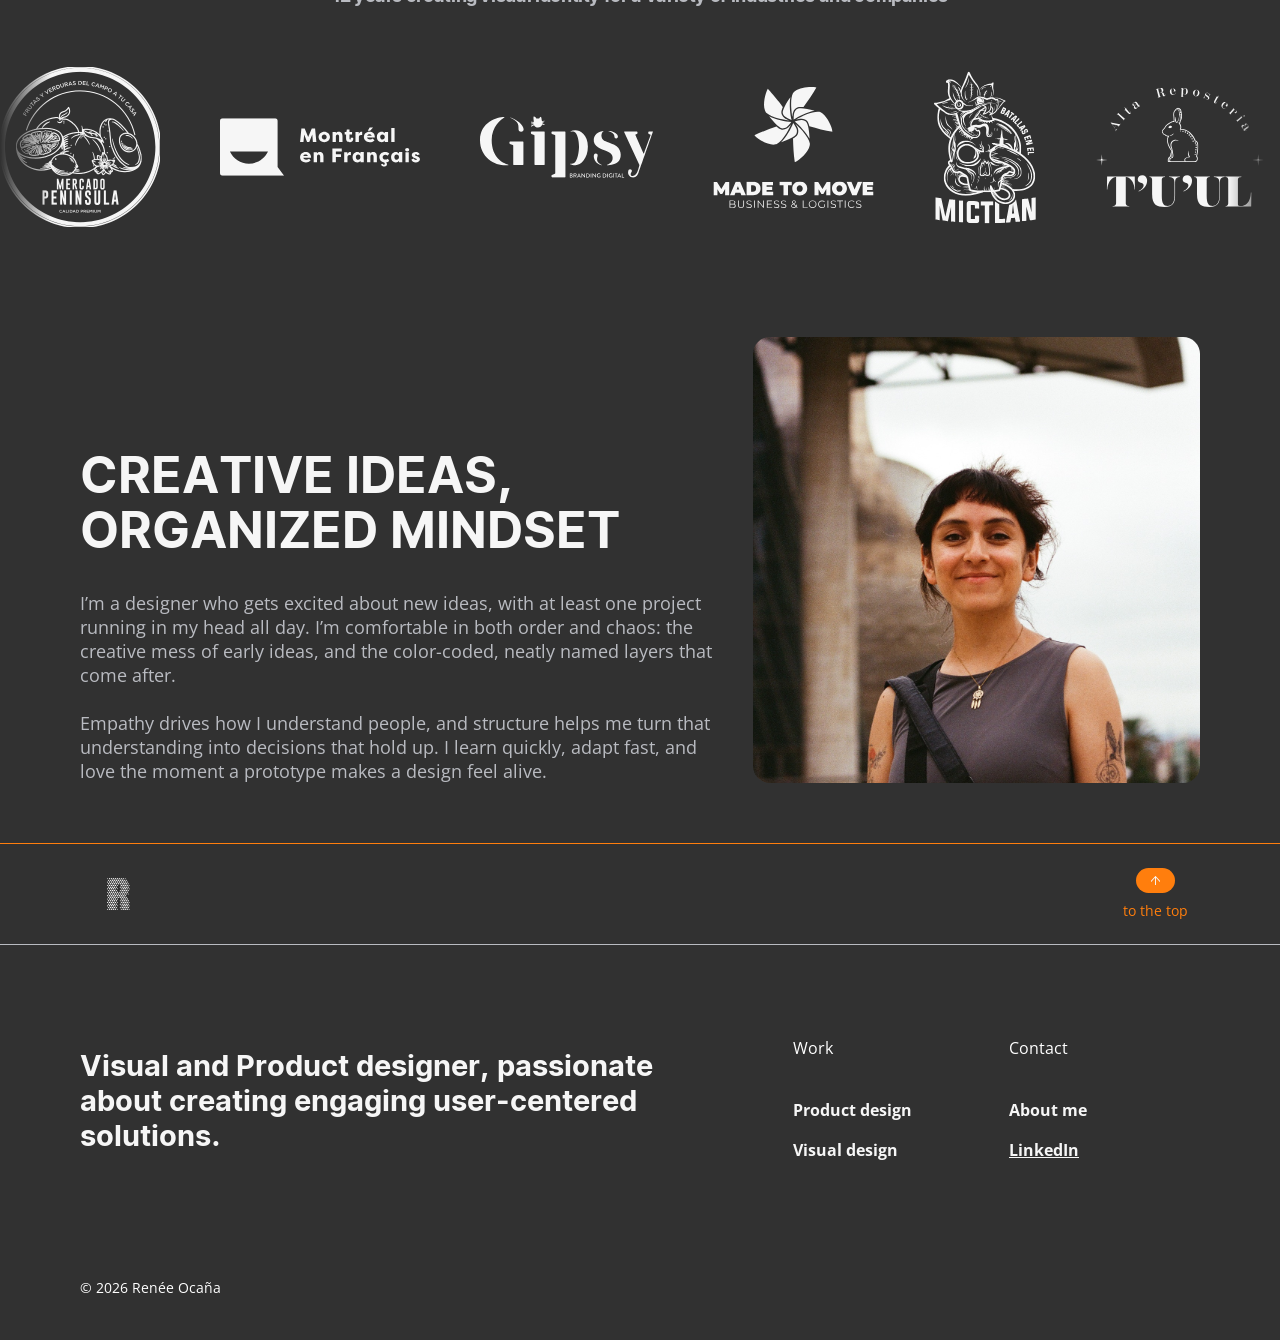
==== commit 5a0ca6f8: "Final design with no dot." ====
--- a/index.html
+++ b/index.html
@@ -70,7 +70,7 @@
     <section class="logos" aria-labelledby="logos-title">
       <div class="section-title reveal">
         <h2 class="h2" id="logos-title">Logo &amp; identity design</h2>
-        <p class="h4 muted">12 years creating visual identity for a variety of industries and companies.</p>
+        <p class="h4 muted">12 years creating visual identity for a variety of industries and companies</p>
       </div>
 
       <logo-marquee>
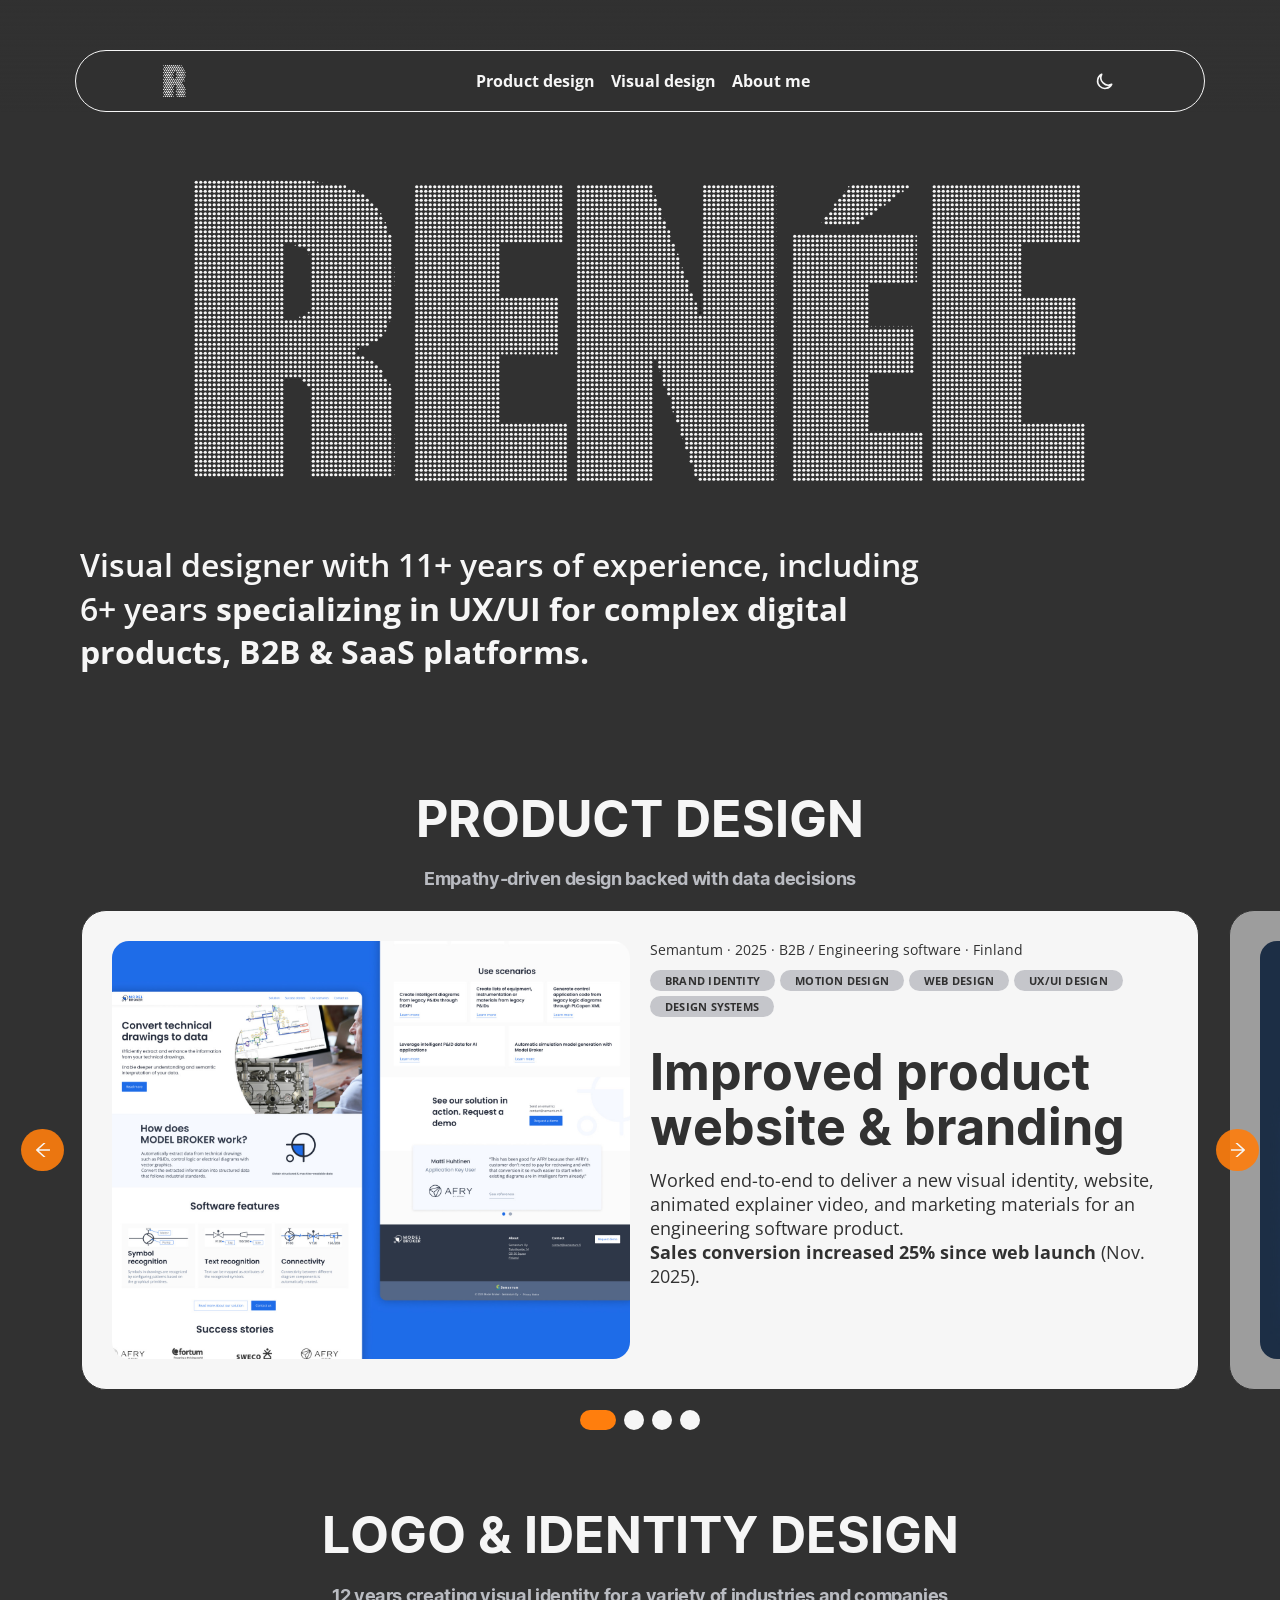
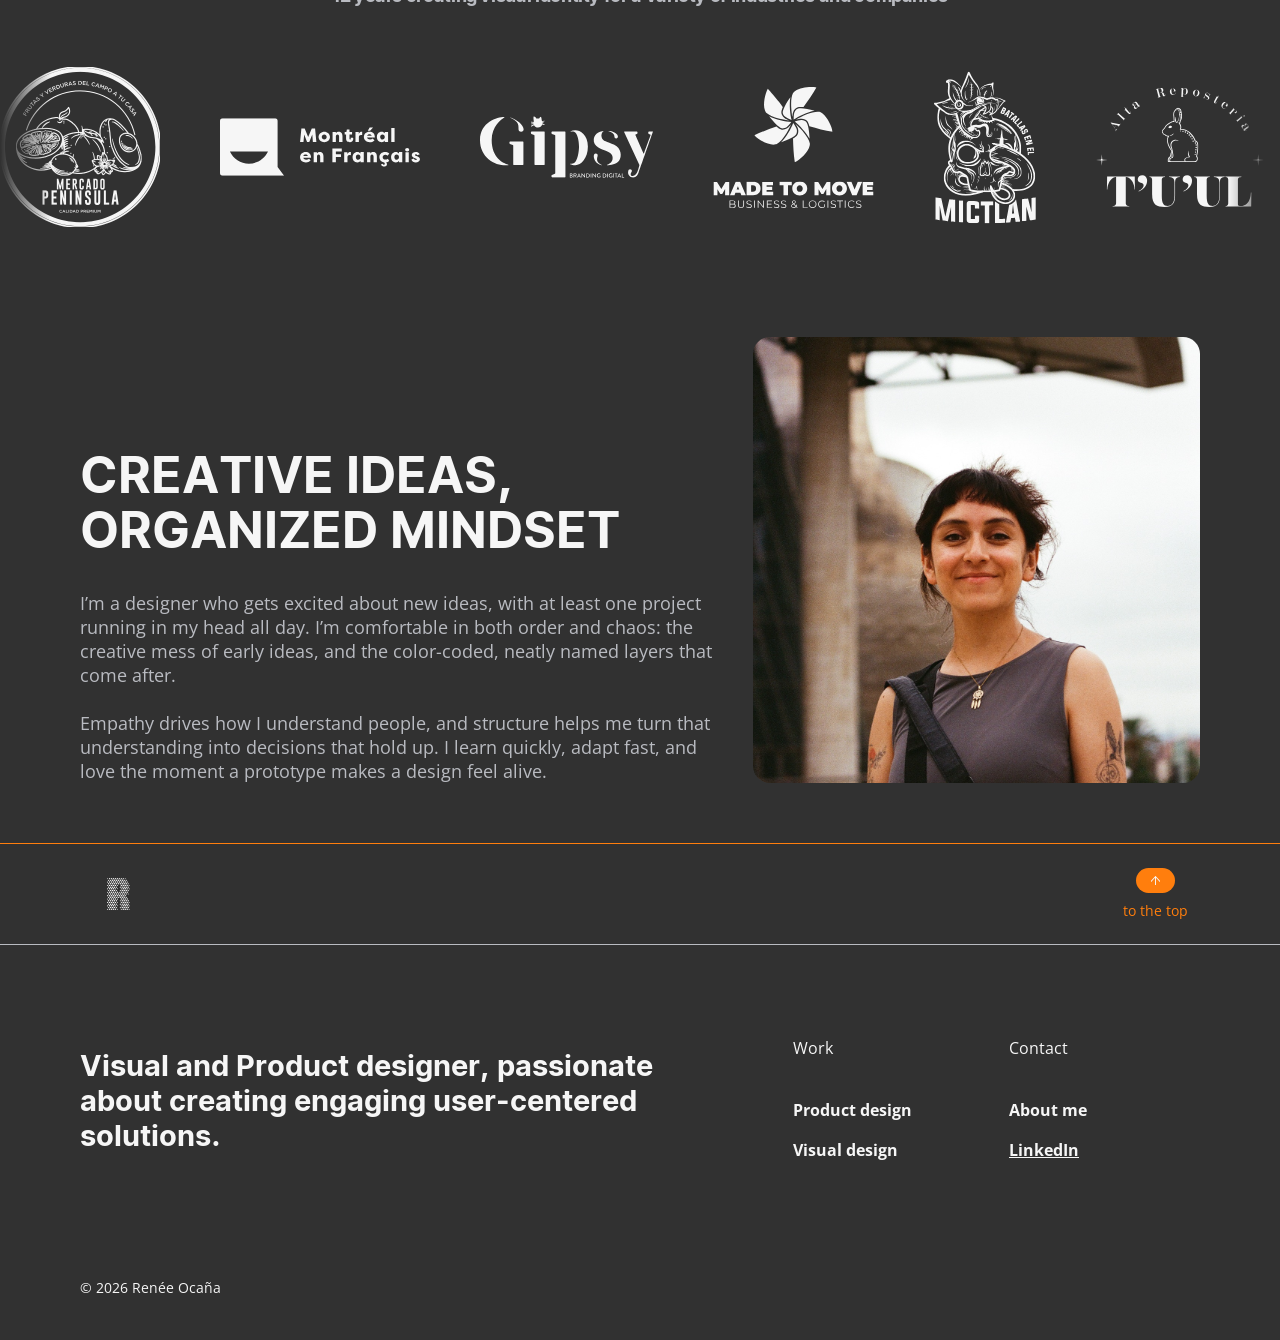
==== commit fcf12ab6: "Save portfolio theme and About updates Co-authored-by: Copilot <223556219+Copilot@users.noreply.gith" ====
--- a/index.html
+++ b/index.html
@@ -1,5 +1,5 @@
 <!doctype html>
-<html lang="en">
+<html lang="en" data-theme="dark">
 <head>
   <meta charset="utf-8">
   <meta name="viewport" content="width=device-width, initial-scale=1">
@@ -12,6 +12,7 @@
   <link rel="preconnect" href="https://fonts.googleapis.com">
   <link rel="preconnect" href="https://fonts.gstatic.com" crossorigin>
   <link href="https://fonts.googleapis.com/css2?family=Konkhmer+Sleokchher&family=Open+Sans:wght@400;600;700&display=swap" rel="stylesheet">
+  <script src="assets/js/theme-init.js"></script>
   <link rel="stylesheet" href="assets/css/tokens.css">
   <link rel="stylesheet" href="assets/css/base.css">
   <link rel="stylesheet" href="assets/css/components.css">
--- a/assets/css/tokens.css
+++ b/assets/css/tokens.css
@@ -26,10 +26,14 @@
   --surface-nav: rgba(49, 49, 49, 0.8);
   --surface-menu: rgba(49, 49, 49, 0.96);
   --surface-pill: rgba(185, 187, 193, 0.8);
+  --surface-fade-mid: rgba(49, 49, 49, 0.85);
+  --surface-fade-end: rgba(49, 49, 49, 0);
 
   --text-primary: var(--color-white);
   --text-muted: var(--color-gray);
   --text-on-light: var(--color-black);
+  --text-on-dark: var(--color-white);
+  --text-on-accent: var(--color-white);
   --text-accent: var(--color-orange);
 
   --border-strong: var(--color-white);
@@ -37,6 +41,7 @@
   --border-accent: var(--color-orange);
   --border-on-light: var(--color-black);
 
+  --dot-color: var(--color-white);
   --action-primary: var(--color-orange);
   --action-primary-hover: var(--color-orange-dark);
   --action-dark: var(--color-black);
@@ -110,6 +115,24 @@
   --duration-slow: 0.6s;
 }
 
+html[data-theme="light"] {
+  --surface-page: var(--color-white);
+  --surface-nav: rgba(246, 246, 246, 0.88);
+  --surface-menu: rgba(246, 246, 246, 0.96);
+  --surface-pill: rgba(49, 49, 49, 0.12);
+  --surface-fade-mid: rgba(246, 246, 246, 0.85);
+  --surface-fade-end: rgba(246, 246, 246, 0);
+
+  --text-primary: var(--color-black);
+  --text-muted: var(--color-black);
+  --text-on-accent: var(--color-black);
+
+  --border-strong: var(--color-black);
+  --border-subtle: var(--color-black);
+
+  --dot-color: var(--color-black);
+}
+
 /* Breakpoints (CSS variables can't be used in media queries — keep in sync):
    tablet  ≤ 1100px
    mobile  ≤ 760px */
--- a/assets/css/components.css
+++ b/assets/css/components.css
@@ -37,9 +37,9 @@
 }
 .btn__icon { width: 11px; height: 11px; transition: transform var(--duration-fast) ease; }
 .btn:hover .btn__icon { transform: translateX(3px); }
-.btn--dark { background: var(--action-dark); color: var(--text-primary); }
+.btn--dark { background: var(--action-dark); color: var(--text-on-dark); }
 .btn--dark:hover { background: var(--action-dark-hover); }
-.btn--orange { background: var(--action-primary); color: var(--text-primary); }
+.btn--orange { background: var(--action-primary); color: var(--color-pure-white); }
 .btn--orange:hover { background: var(--action-primary-hover); }
 .btn--outline { background: var(--surface-card); color: var(--text-on-light); border-color: var(--border-on-light); }
 .btn--small { padding: 5px var(--space-4); font-size: var(--text-caption); }
@@ -99,7 +99,7 @@
   height: 112px;
   z-index: 40;
   pointer-events: none;
-  background: linear-gradient(180deg, var(--surface-page) 0%, rgba(49, 49, 49, 0.85) 45%, rgba(49, 49, 49, 0) 100%);
+  background: linear-gradient(180deg, var(--surface-page) 0%, var(--surface-fade-mid) 45%, var(--surface-fade-end) 100%);
 }
 
 .nav {
@@ -123,10 +123,11 @@
 }
 
 .nav__menu {
+  position: relative;
   flex: 1;
   display: flex;
   justify-content: center;
-  margin-right: 66px; /* keeps the menu centred against the logo */
+  margin-right: 60px;
 }
 
 .nav-link {
@@ -143,10 +144,34 @@
 .nav-link:hover,
 .nav-link[aria-current="page"] { color: var(--text-accent); }
 
+.theme-toggle {
+  flex: none;
+  display: grid;
+  place-items: center;
+  position: absolute;
+  top: 50%;
+  right: -60px;
+  width: 40px;
+  height: 40px;
+  padding: 0;
+  border: 0;
+  border-radius: var(--radius-round);
+  background: transparent;
+  color: var(--text-primary);
+  cursor: pointer;
+  transform: translateY(-50%);
+  transition: color var(--duration-fast) ease, background-color var(--duration-fast) ease;
+}
+.theme-toggle:hover { color: var(--text-accent); }
+.theme-toggle svg { width: 21px; height: 21px; fill: none; stroke: currentColor; stroke-width: 1.8; stroke-linecap: round; stroke-linejoin: round; }
+.theme-toggle__sun { display: none; }
+html[data-theme="light"] .theme-toggle__sun { display: block; }
+html[data-theme="light"] .theme-toggle__moon { display: none; }
+
 .nav__toggle {
   display: none;
   position: relative;
-  margin-left: auto;
+  margin-left: 0;
   width: 40px;
   height: 40px;
   padding: 0;
@@ -216,7 +241,7 @@
 .footer__tagline { font-family: var(--font-display); font-size: var(--text-h3); line-height: var(--leading-h3); padding-right: var(--space-5); margin-top: 13px; }
 .footer__cols { display: flex; justify-content: flex-end; gap: var(--space-5); }
 .footer__col { width: 196px; display: grid; gap: var(--space-6); align-content: start; }
-.footer__col h2 { padding: 0 var(--space-1) var(--space-1); font-family: var(--font-body); font-size: var(--text-small); line-height: 22px; color: var(--color-pure-white); }
+.footer__col h2 { padding: 0 var(--space-1) var(--space-1); font-family: var(--font-body); font-size: var(--text-small); line-height: 22px; color: var(--text-primary); }
 .footer__col ul { list-style: none; margin: 0; padding: 0; display: grid; gap: var(--space-2); }
 .footer__col a {
   display: inline-block;
@@ -230,11 +255,11 @@
 }
 .footer__col a[target="_blank"] { text-decoration: underline; }
 .footer__col a:hover { color: var(--text-accent); }
-.footer__copy { max-width: calc(var(--content-max) + var(--page-pad) * 2); margin: 0 auto; padding: 110px var(--page-pad) var(--space-7); font-size: var(--text-caption); color: var(--color-pure-white); }
+.footer__copy { max-width: calc(var(--content-max) + var(--page-pad) * 2); margin: 0 auto; padding: 110px var(--page-pad) var(--space-7); font-size: var(--text-caption); color: var(--text-primary); }
 
 /* ---------- <case-card> ----------
    layout="reverse" puts the image on the right, layout="secondary" is the
-   compact dark card. */
+   compact alternate card. */
 
 .case {
   display: flex;
@@ -242,12 +267,14 @@
   height: 100%;
   min-height: 480px;
   padding: var(--space-6);
+  border: 1px solid var(--color-black);
   border-radius: var(--radius-card);
   background: var(--surface-card);
   color: var(--text-on-light);
   transition: box-shadow var(--duration-base) var(--ease-out);
 }
 .case:hover { box-shadow: var(--shadow-card); }
+.case:active { border-color: var(--color-orange); }
 
 .case__media {
   flex: 0 0 calc(50% - var(--space-5) / 2);
@@ -268,11 +295,19 @@
 
 case-card[layout="reverse"] .case { flex-direction: row-reverse; }
 
-case-card[layout="secondary"] .case { min-height: 0; background: var(--surface-card-dark); color: var(--text-primary); }
+case-card[layout="secondary"] .case { min-height: 0; background: var(--surface-card-dark); color: var(--text-on-dark); }
 case-card[layout="secondary"] .case__media { flex-basis: 372px; max-height: 226px; }
 case-card[layout="secondary"] .case__title { font-size: var(--text-h3); line-height: var(--leading-h3); margin-top: var(--space-3); }
 case-card[layout="secondary"] .case__text { font-size: var(--text-small); line-height: var(--leading-caption); }
 case-card[layout="secondary"] .case:hover { box-shadow: 0 0 0 1px var(--border-accent), var(--shadow-card); }
+html[data-theme="light"] case-card[layout="secondary"] .case {
+  border: 1px solid var(--color-orange);
+  background: var(--color-white);
+  color: var(--color-black);
+}
+html[data-theme="light"] case-card[layout="secondary"] .case:hover,
+html[data-theme="light"] case-card[layout="secondary"] .case:active,
+html[data-theme="light"] case-card[layout="secondary"] .case:focus-visible { border-color: var(--color-orange); }
 
 /* ---------- <case-slider> ---------- */
 
@@ -332,11 +367,13 @@
   gap: var(--space-5);
   height: 528px;
   padding: var(--space-5);
+  border: 1px solid var(--color-black);
   border-radius: var(--radius-card);
   background: var(--surface-card);
   color: var(--text-on-light);
   overflow: hidden;
 }
+.project:active { border-color: var(--color-orange); }
 .project__top { display: grid; gap: var(--space-5); }
 .project__top .pills { padding-bottom: var(--space-3); border-bottom: 0.5px solid var(--border-accent); }
 .project__name { font-family: var(--font-display); font-size: var(--text-h2); line-height: var(--leading-h2); }
@@ -473,6 +510,8 @@
   .nav { width: calc(100% - 32px); padding: var(--space-2) 12px var(--space-2) var(--space-5); }
   .nav__toggle { display: block; }
   .nav__menu {
+    flex: initial;
+    margin-right: 0;
     position: absolute;
     top: calc(100% + var(--space-3));
     left: 0;
@@ -498,6 +537,12 @@
     transition: opacity 0.25s ease, transform 0.25s var(--ease-out);
   }
   .nav-link { padding: 16px 12px; font-size: 16px; }
+  .theme-toggle {
+    position: static;
+    align-self: center;
+    margin: var(--space-3) 0 0;
+    transform: none;
+  }
 
   .visual-grid > project-card.mobile-hidden { display: none; }
 
--- a/assets/css/pages.css
+++ b/assets/css/pages.css
@@ -6,6 +6,8 @@
 
 .hero { padding-block: 180px var(--space-8); }
 .hero__wordmark { width: min(892px, 100%); aspect-ratio: 892 / 298; margin: 0 auto var(--space-8); }
+.hero__wordmark > svg { filter: brightness(0); }
+html[data-theme="dark"] .hero__wordmark > svg { filter: none; }
 .hero__intro { max-width: 847px; }
 
 .product { padding-block: var(--space-8) var(--space-5); }
@@ -72,6 +74,22 @@
 .life { padding-block: 90px var(--space-8); }
 .life > .h2 { margin-bottom: var(--space-8); text-align: center; }
 
+html[data-theme="light"] .about-page main { background: var(--color-black); }
+html[data-theme="light"] .about-page .top-fade {
+  background: linear-gradient(180deg, var(--color-black) 0%, rgba(49, 49, 49, 0.85) 45%, rgba(49, 49, 49, 0) 100%);
+}
+html[data-theme="light"] .about-page .about-hero__title { color: var(--color-white); }
+html[data-theme="light"] .about-page main > .container,
+html[data-theme="light"] .about-page .life {
+  max-width: none;
+  padding-inline: max(var(--page-pad), calc((100% - var(--content-max)) / 2));
+}
+html[data-theme="light"] .about-page main > div.container { background: var(--color-black); }
+html[data-theme="light"] .about-page .life { background: var(--color-white); color: var(--color-black); }
+html[data-theme="light"] .about-page .life__item { color: var(--color-black); }
+html[data-theme="light"] .about-page .life__item[aria-pressed="true"] { color: var(--color-black); }
+.contact__copy-status { min-height: var(--leading-caption); font-size: var(--text-caption); }
+
 /* ---------- Tablet ---------- */
 
 @media (max-width: 1100px) {
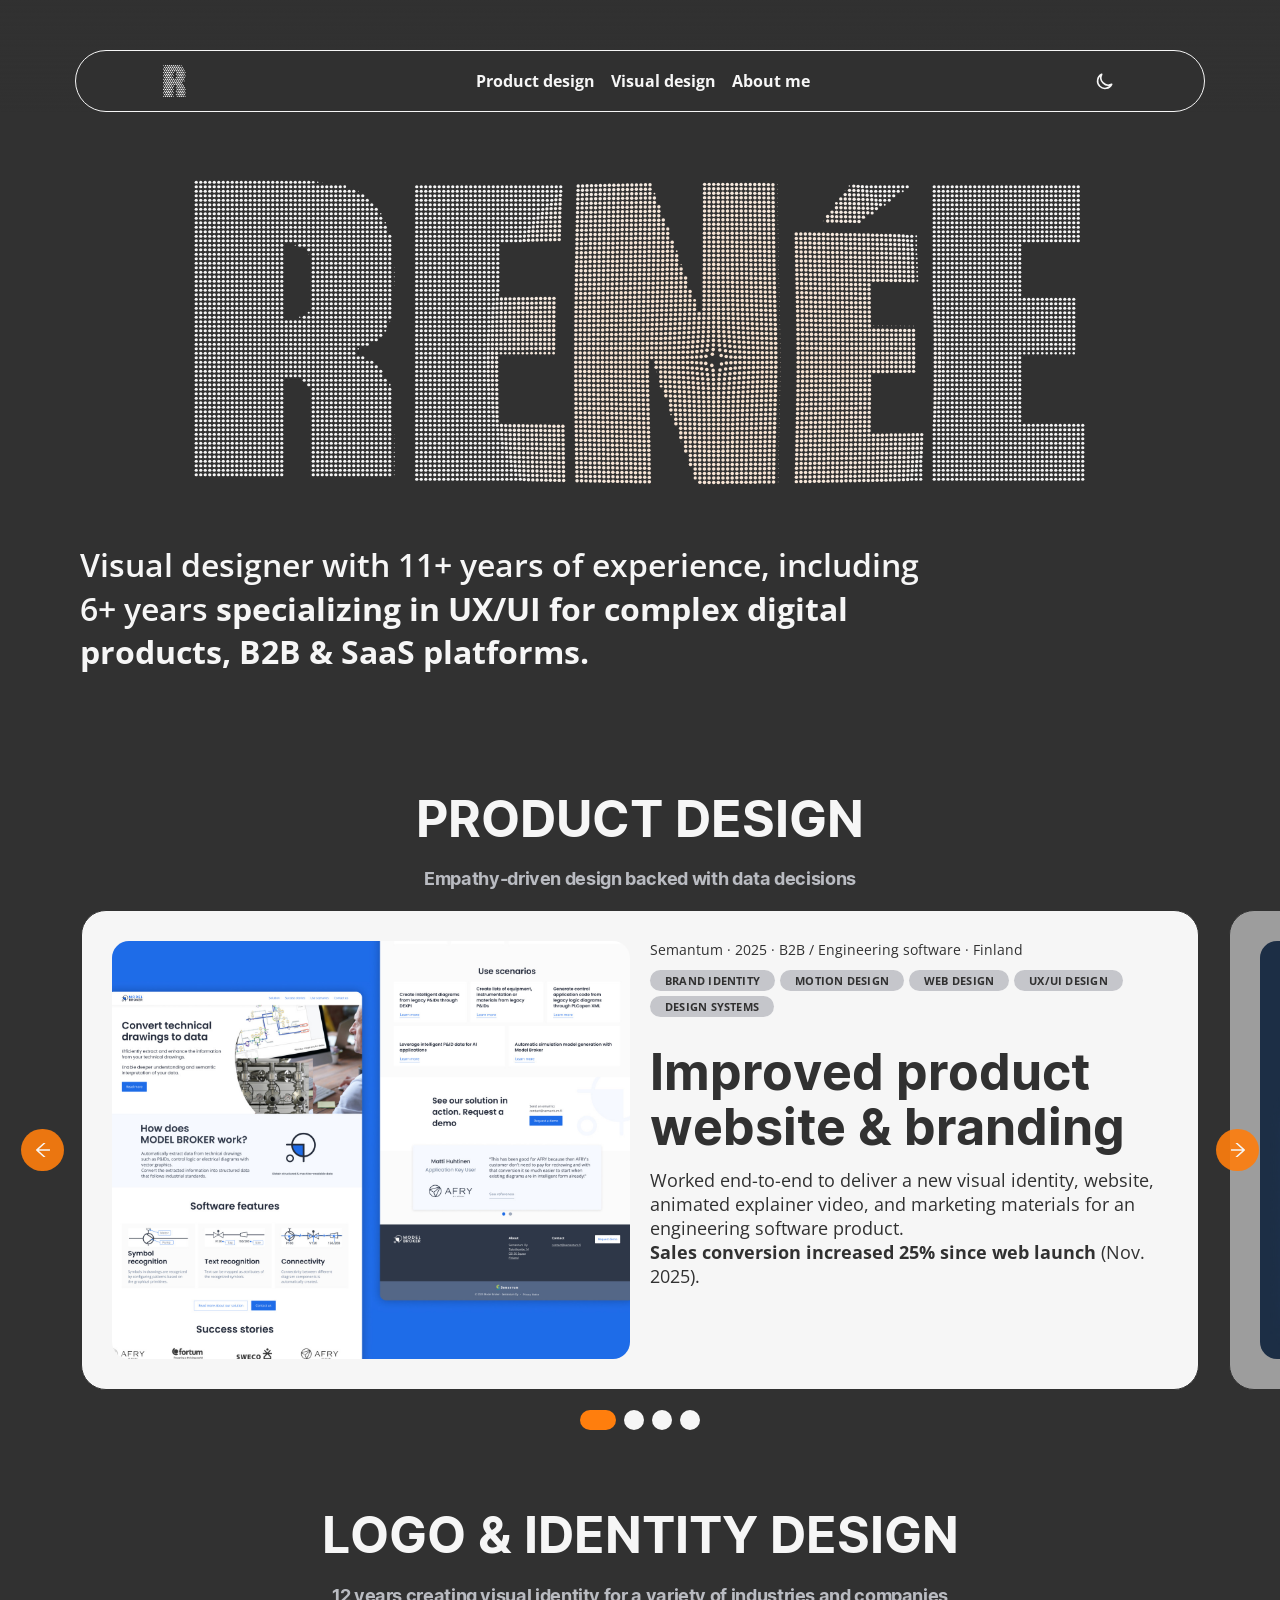
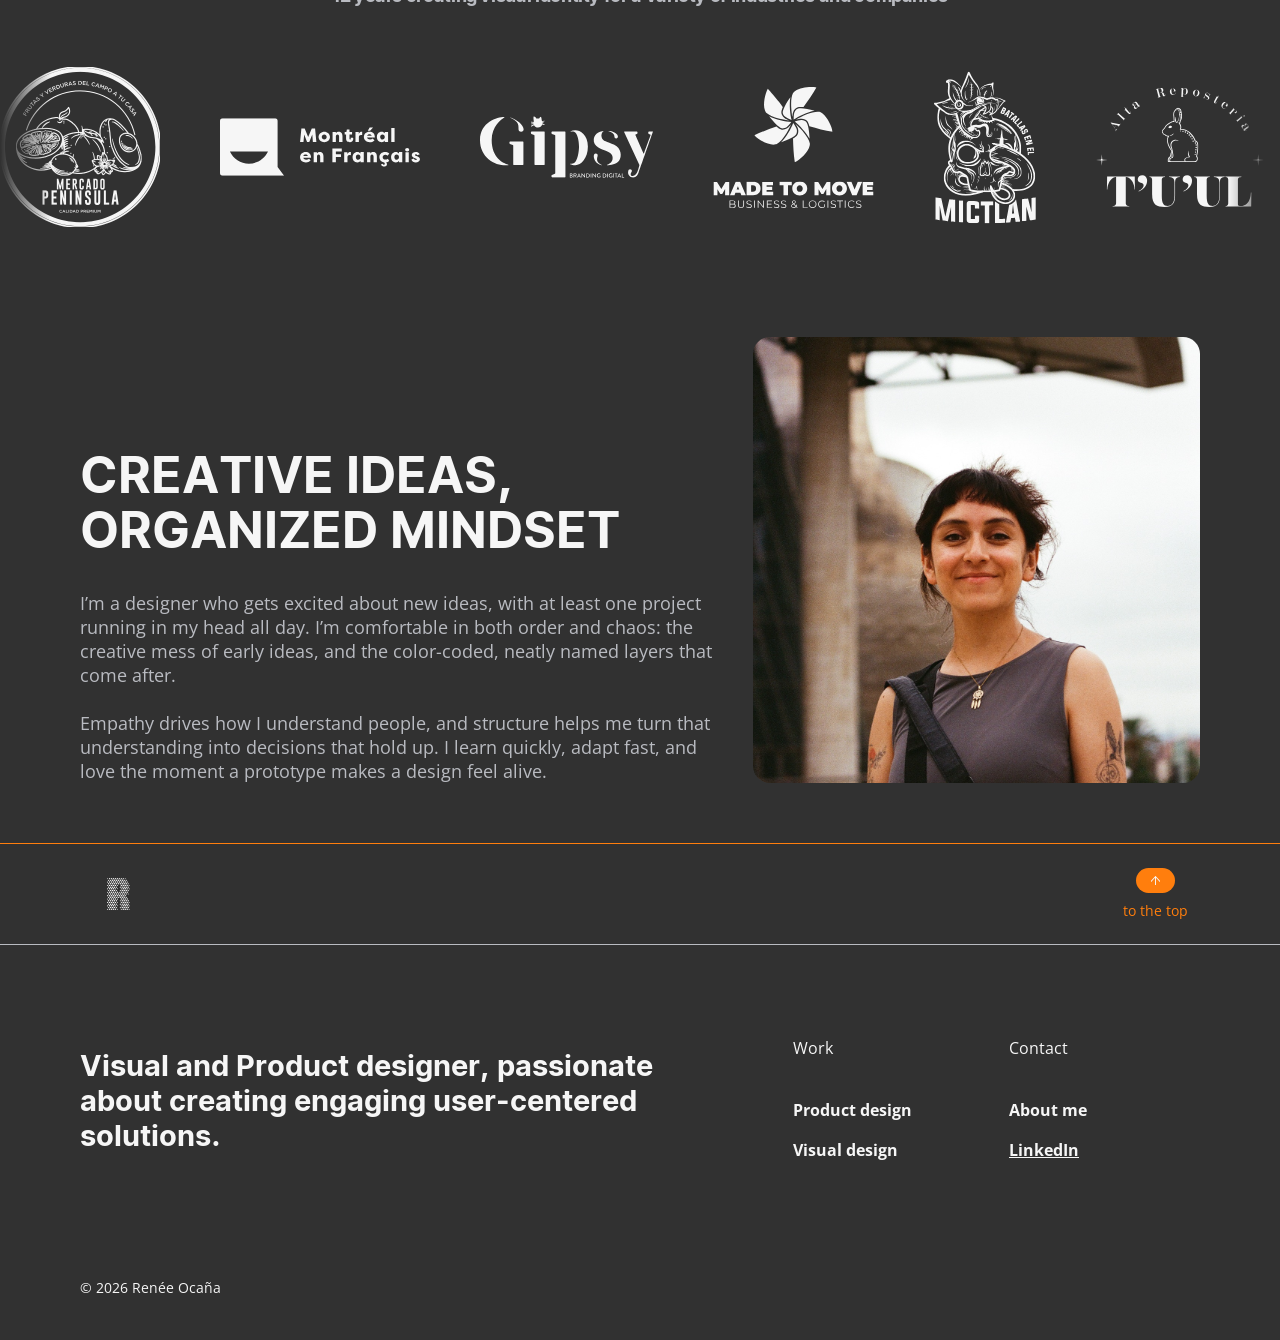
==== commit 00bab06b: "Mobile First Design: sweep wordmark + aboutme list" ====
--- a/index.html
+++ b/index.html
@@ -25,7 +25,7 @@
   <main id="main">
     <section class="hero container">
       <h1 class="visually-hidden">Renée Ocaña</h1>
-      <dot-shader class="hero__wordmark" spacing="4.5">
+      <dot-shader class="hero__wordmark" spacing="4.5" auto-mobile>
         <svg aria-hidden="true" focusable="false" xmlns="http://www.w3.org/2000/svg" viewBox="0 0 892 298"><g transform="translate(737 4.8)"><path d="M0 0H148.31V58.68H88.95V110.27H144.51V166.05H88.95V234.52H154.23V293.2H0Z" fill="#f6f6f6"/></g><g transform="translate(599 4)"><path d="M0 48.77H123.59V97.85H74.12V140.35H120.43V187H74.12V244.92H128.52V294H0ZM120.07 0 62.15 41.05H26.41L57.4 0Z" fill="#f6f6f6"/></g><g transform="translate(383 4.8)"><path d="M199.21 0V293.2H121.01L74.6 159.91V293.2H0V0H74.6L124.61 132.02V0Z" fill="#f6f6f6"/></g><g transform="translate(219 4.8)"><path d="M0 0H148.31V58.68H88.95V110.27H144.51V166.05H88.95V234.52H154.23V293.2H0Z" fill="#f6f6f6"/></g><g transform="translate(0.66 0.8)"><path d="M1.34 0H64.24C106.18 0 134.53 1.74 149.31 5.21 164.22 8.68 176.32 17.59 185.61 31.94 195.04 46.13 199.69 60.54 199.69 91.79 199.69 120.33 196.39 139.51 189.77 149.32 183.16 159.14 170.14 165.03 150.73 166.99 168.31 171.67 180.14 177.94 186.19 185.79 192.24 193.64 195.97 200.89 197.37 207.53 198.92 214.02 199.75 240.39 199.75 269.98L199.59 292.2H118.41L117.22 244.84C117.22 225.21 115.69 204.74 112.73 200.06 109.92 195.38 102.39 193.04 90.15 193.04L90.21 293.06 0 292.7ZM90.21 62.74 90.15 135.96C100.14 135.96 107.1 134.52 111.04 131.66 115.12 128.64 117.22 127.37 117.22 111.21V91.05C117.22 79.42 115.25 71.8 111.31 68.18 107.51 64.55 100.48 62.74 90.21 62.74Z" fill="#f6f6f6"/></g></svg>
       </dot-shader>
       <p class="hero__intro lead">Visual designer with 11+ years of experience, including 6+ years <strong>specializing in UX/UI for complex digital products, B2B &amp; SaaS platforms.</strong></p>
--- a/assets/css/base.css
+++ b/assets/css/base.css
@@ -7,7 +7,7 @@
 *::before,
 *::after { box-sizing: border-box; }
 
-html { scroll-behavior: smooth; }
+html { overflow-x: clip; scroll-behavior: smooth; }
 
 body {
   margin: 0;
--- a/assets/css/components.css
+++ b/assets/css/components.css
@@ -508,7 +508,7 @@
 @media (max-width: 760px) {
   .top-fade { height: 90px; }
   .nav { width: calc(100% - 32px); padding: var(--space-2) 12px var(--space-2) var(--space-5); }
-  .nav__toggle { display: block; }
+  .nav__toggle { display: block; margin-left: auto; }
   .nav__menu {
     flex: initial;
     margin-right: 0;
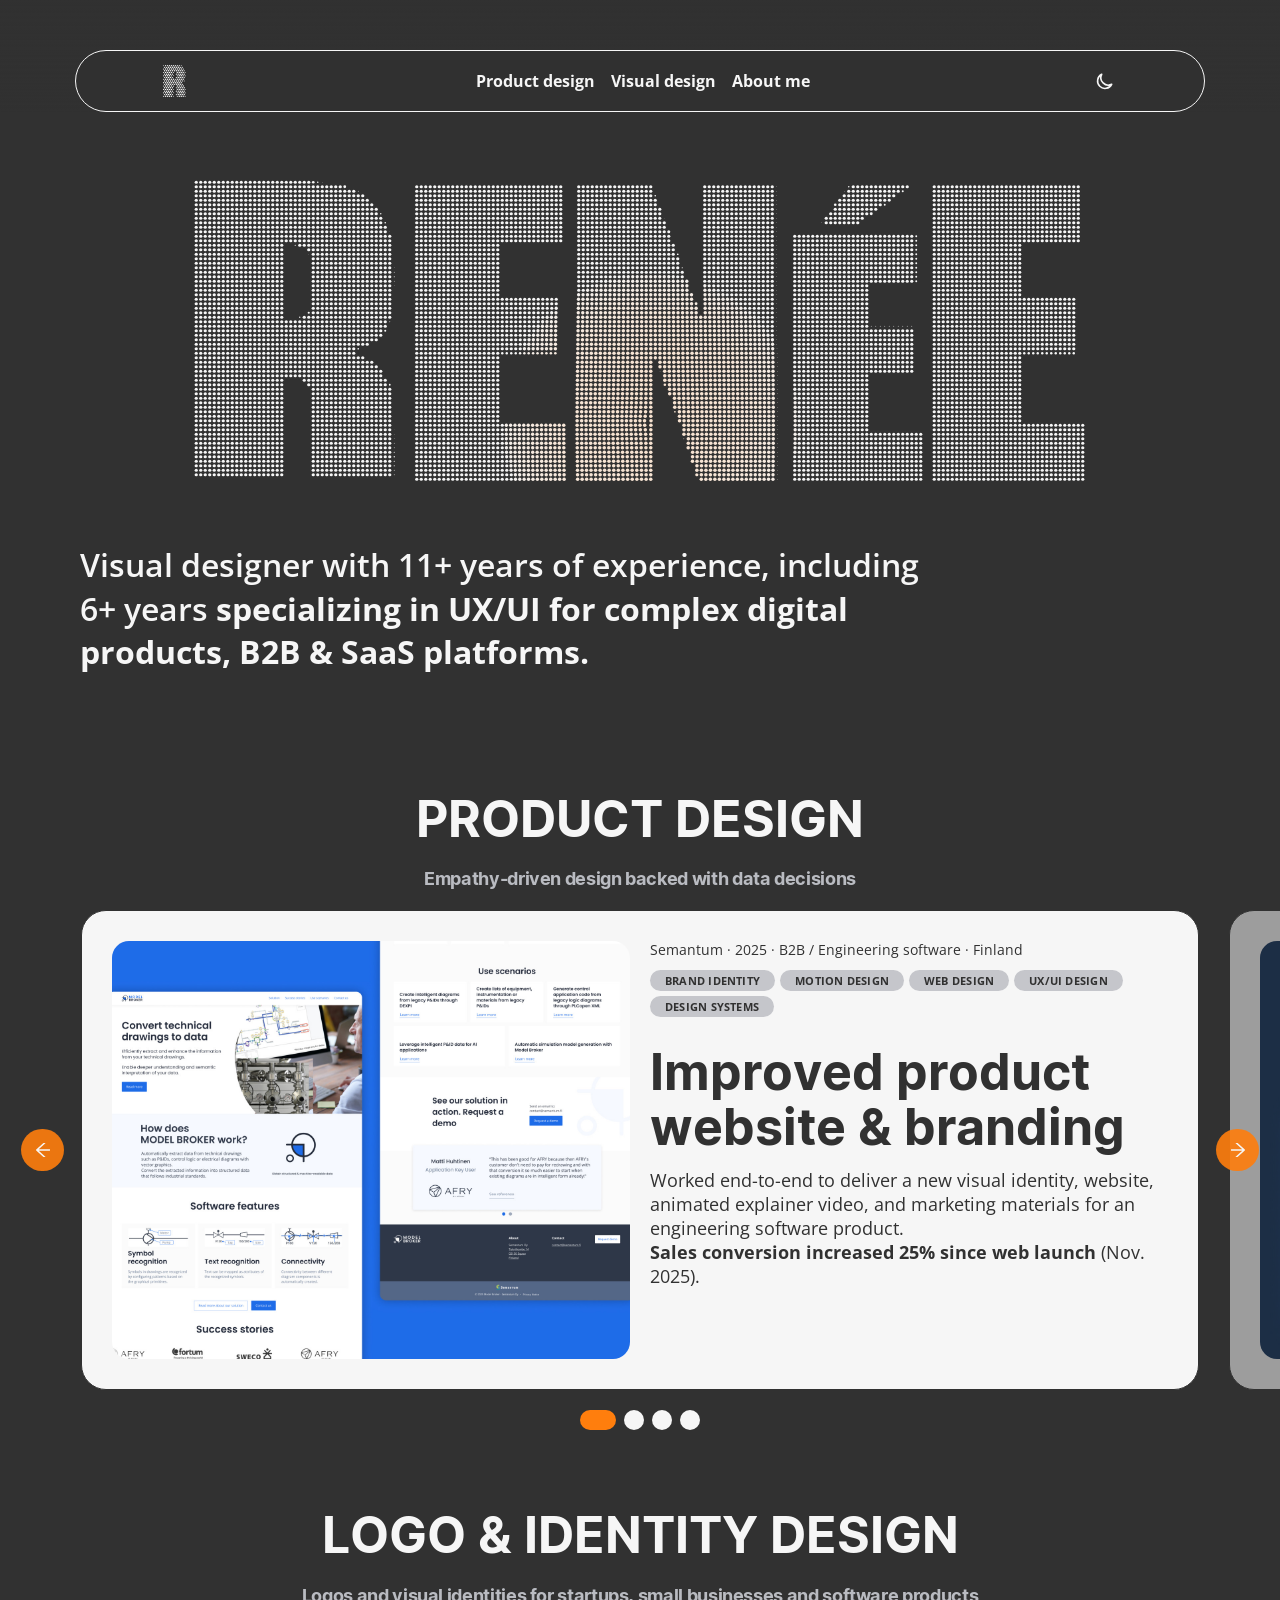
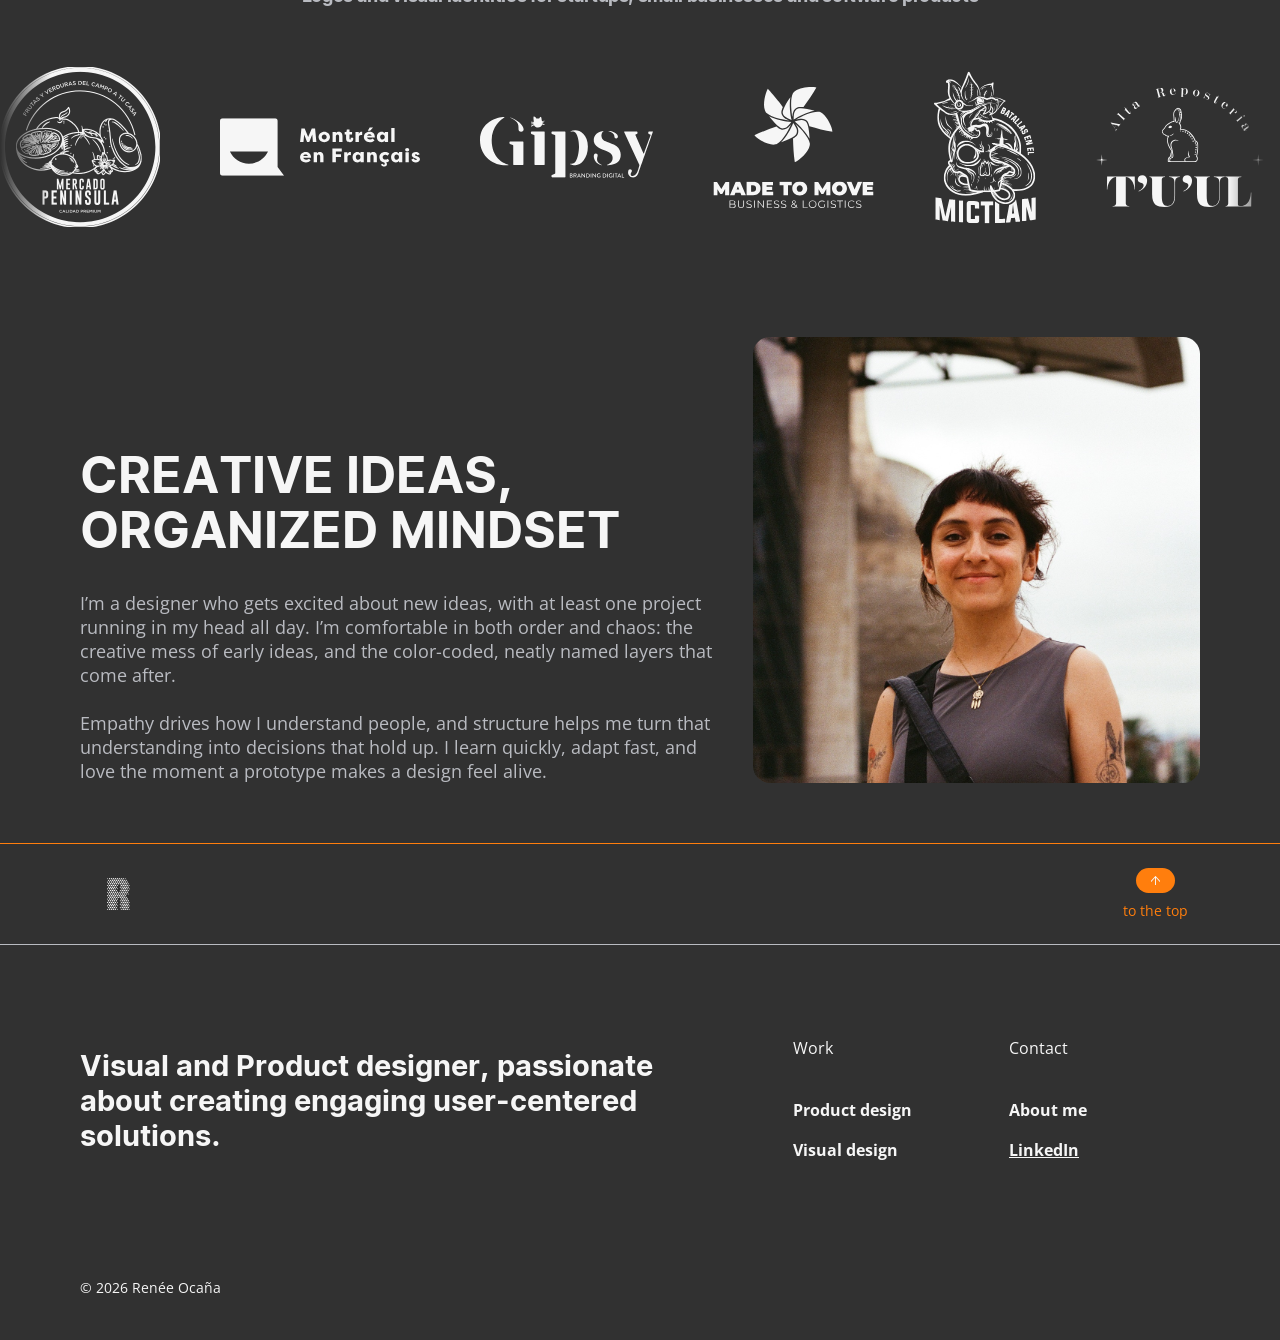
==== commit 4d735d02: "Description change for logos marquee" ====
--- a/index.html
+++ b/index.html
@@ -71,7 +71,7 @@
     <section class="logos" aria-labelledby="logos-title">
       <div class="section-title reveal">
         <h2 class="h2" id="logos-title">Logo &amp; identity design</h2>
-        <p class="h4 muted">12 years creating visual identity for a variety of industries and companies</p>
+        <p class="h4 muted">Logos and visual identities for startups, small businesses and software products</p>
       </div>
 
       <logo-marquee>
